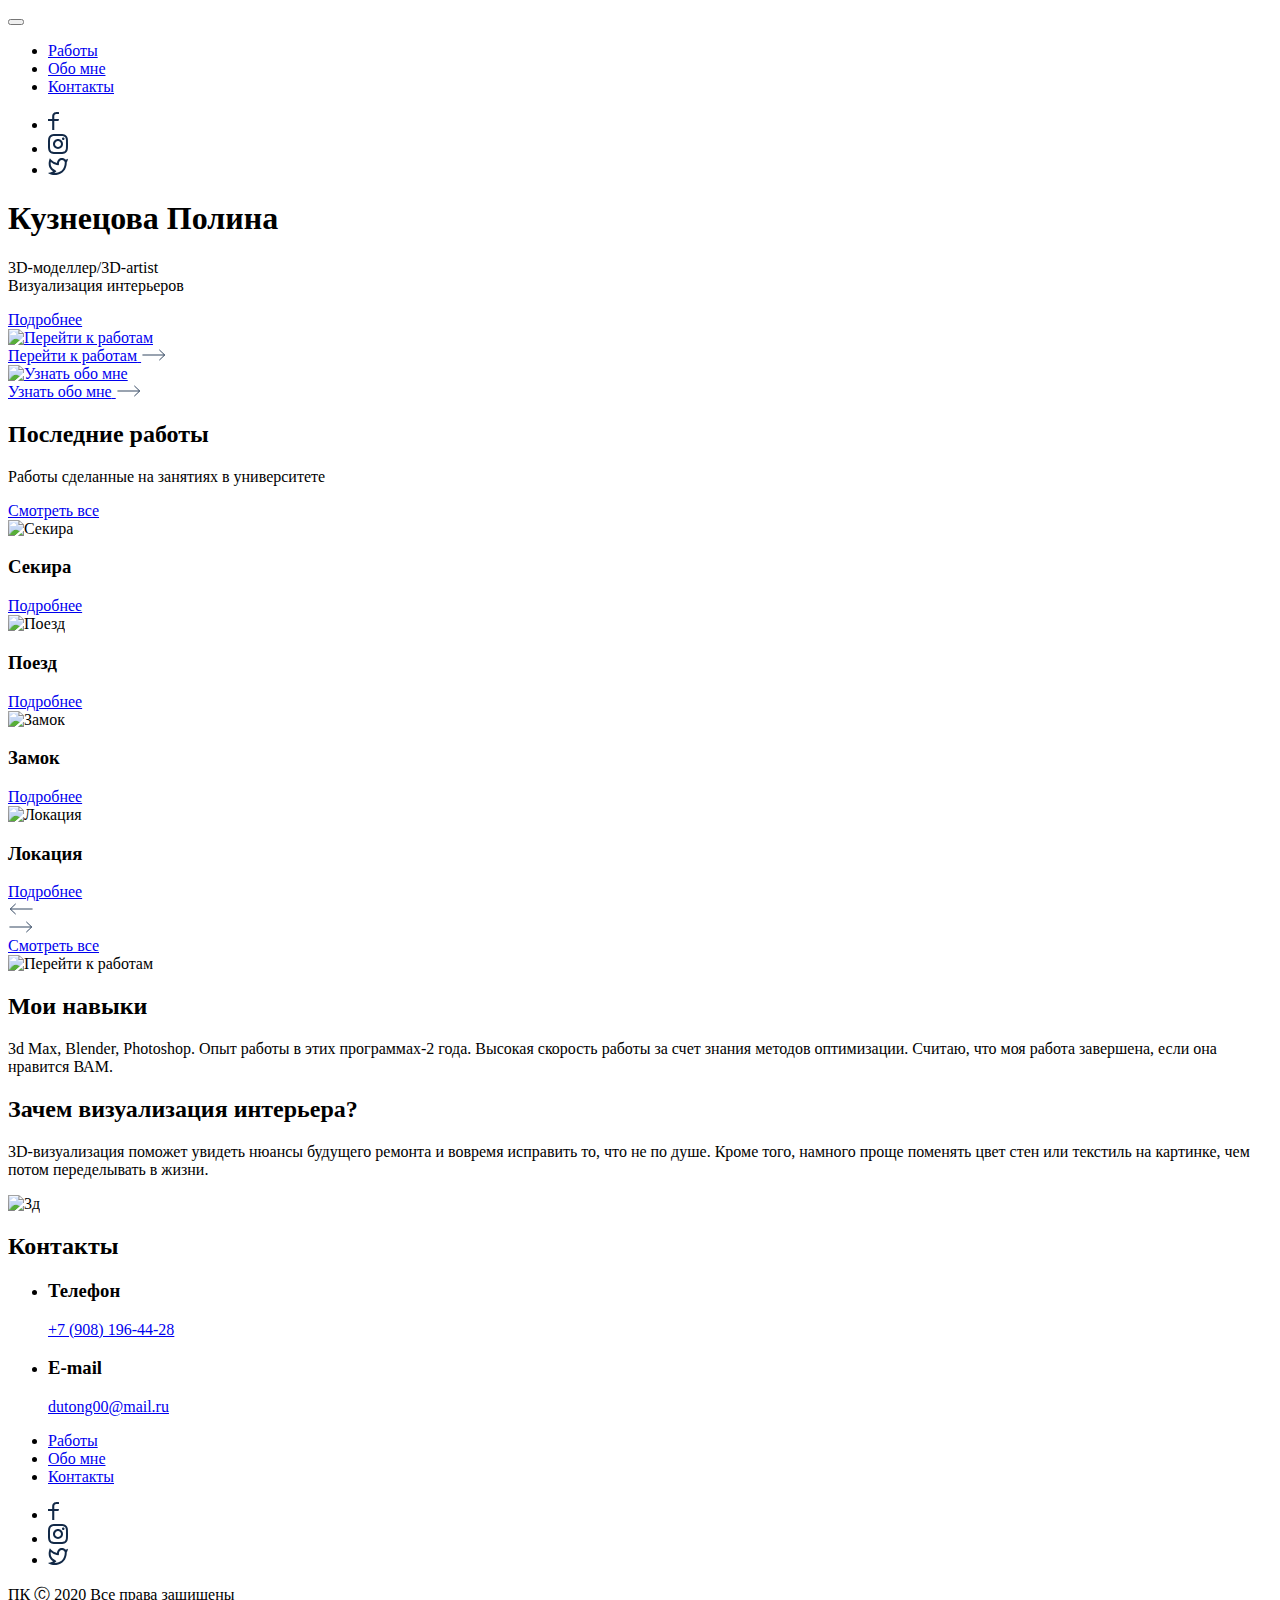
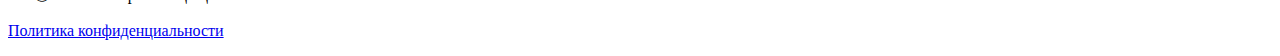
==== index.html @ 27936c09 "Add files via upload" ====
<!DOCTYPE html>
<html lang="ru">

<head>
  <meta charset="utf-8">
  <title>Кузнецова Полина</title>
  <meta content="width=device-width, initial-scale=1" name="viewport">
  <link rel="stylesheet" href="css/normalize.css">
  <link rel="stylesheet" href="css/swiper.min.css">
  <link rel="stylesheet" href="css/style.css">
</head>

<body class="layout">
  <div style="display: none;">
    <svg xmlns="http://www.w3.org/2000/svg" xmlns:xlink="http://www.w3.org/1999/xlink">
      <symbol id="arrow-left" viewBox="0 0 27 14">
        <path d="M27 7H0.999999M0.999999 7L7.30303 1M0.999999 7L7.30303 13" stroke="#122947" />
      </symbol>
      <symbol id="burger-icon" viewBox="0 0 24 14">
        <path d="M0 1H24M0 7H24M0 13H24" stroke="#122947" stroke-width="2" />
      </symbol>
      <symbol id="cart-icon" viewBox="0 0 18 21">
        <path
          d="M4 7V5C4 3.67392 4.52678 2.40215 5.46447 1.46447C6.40215 0.526784 7.67392 0 9 0C10.3261 0 11.5979 0.526784 12.5355 1.46447C13.4732 2.40215 14 3.67392 14 5V7H17C17.2652 7 17.5196 7.10536 17.7071 7.29289C17.8946 7.48043 18 7.73478 18 8V20C18 20.2652 17.8946 20.5196 17.7071 20.7071C17.5196 20.8946 17.2652 21 17 21H1C0.734784 21 0.48043 20.8946 0.292893 20.7071C0.105357 20.5196 0 20.2652 0 20V8C0 7.73478 0.105357 7.48043 0.292893 7.29289C0.48043 7.10536 0.734784 7 1 7H4ZM4 9H2V19H16V9H14V11H12V9H6V11H4V9ZM6 7H12V5C12 4.20435 11.6839 3.44129 11.1213 2.87868C10.5587 2.31607 9.79565 2 9 2C8.20435 2 7.44129 2.31607 6.87868 2.87868C6.31607 3.44129 6 4.20435 6 5V7Z"
          fill="#122947" />
      </symbol>
      <symbol id="cross-icon" viewBox="0 0 20 20">
        <path d="M1 1L10 10M19 19L10 10M10 10L19 1L1 19" stroke="#122947" stroke-width="2" />
      </symbol>
      <symbol id="facebook-icon" viewBox="0 0 11 18">
        <path
          d="M6.28571 7H11L10.4762 9H6.28571V18H4.19048V9H0V7H4.19048V5.128C4.19048 3.345 4.38533 2.698 4.74991 2.046C5.10715 1.40181 5.65904 0.875009 6.3339 0.534C7.01695 0.186 7.69476 0 9.56267 0C10.1095 0 10.5893 0.0500001 11 0.15V2H9.56267C8.17562 2 7.75343 2.078 7.32286 2.298C7.00438 2.46 6.76762 2.686 6.59791 2.99C6.36743 3.401 6.28571 3.804 6.28571 5.128V7Z"
          fill="#122947" />
      </symbol>
      <symbol id="instagram-icon" viewBox="0 0 20 20">
        <path
          d="M10 7C9.20435 7 8.44129 7.31607 7.87868 7.87868C7.31607 8.44129 7 9.20435 7 10C7 10.7956 7.31607 11.5587 7.87868 12.1213C8.44129 12.6839 9.20435 13 10 13C10.7956 13 11.5587 12.6839 12.1213 12.1213C12.6839 11.5587 13 10.7956 13 10C13 9.20435 12.6839 8.44129 12.1213 7.87868C11.5587 7.31607 10.7956 7 10 7ZM10 5C11.3261 5 12.5979 5.52678 13.5355 6.46447C14.4732 7.40215 15 8.67392 15 10C15 11.3261 14.4732 12.5979 13.5355 13.5355C12.5979 14.4732 11.3261 15 10 15C8.67392 15 7.40215 14.4732 6.46447 13.5355C5.52678 12.5979 5 11.3261 5 10C5 8.67392 5.52678 7.40215 6.46447 6.46447C7.40215 5.52678 8.67392 5 10 5ZM16.5 4.75C16.5 5.08152 16.3683 5.39946 16.1339 5.63388C15.8995 5.8683 15.5815 6 15.25 6C14.9185 6 14.6005 5.8683 14.3661 5.63388C14.1317 5.39946 14 5.08152 14 4.75C14 4.41848 14.1317 4.10054 14.3661 3.86612C14.6005 3.6317 14.9185 3.5 15.25 3.5C15.5815 3.5 15.8995 3.6317 16.1339 3.86612C16.3683 4.10054 16.5 4.41848 16.5 4.75ZM10 2C7.526 2 7.122 2.007 5.971 2.058C5.187 2.095 4.661 2.2 4.173 2.39C3.739 2.558 3.426 2.759 3.093 3.093C2.78001 3.3954 2.53935 3.76458 2.389 4.173C2.199 4.663 2.094 5.188 2.058 5.971C2.006 7.075 2 7.461 2 10C2 12.474 2.007 12.878 2.058 14.029C2.095 14.812 2.2 15.339 2.389 15.826C2.559 16.261 2.759 16.574 3.091 16.906C3.428 17.242 3.741 17.443 4.171 17.609C4.665 17.8 5.191 17.906 5.971 17.942C7.075 17.994 7.461 18 10 18C12.474 18 12.878 17.993 14.029 17.942C14.811 17.905 15.338 17.8 15.826 17.611C16.259 17.442 16.574 17.241 16.906 16.909C17.243 16.572 17.444 16.259 17.61 15.829C17.8 15.336 17.906 14.809 17.942 14.029C17.994 12.925 18 12.539 18 10C18 7.526 17.993 7.122 17.942 5.971C17.905 5.189 17.8 4.661 17.61 4.173C17.4593 3.765 17.2191 3.39596 16.907 3.093C16.6047 2.77985 16.2355 2.53917 15.827 2.389C15.337 2.199 14.811 2.094 14.029 2.058C12.925 2.006 12.539 2 10 2ZM10 0C12.717 0 13.056 0.00999994 14.122 0.0599999C15.187 0.11 15.912 0.277 16.55 0.525C17.21 0.779 17.766 1.123 18.322 1.678C18.8305 2.1779 19.224 2.78259 19.475 3.45C19.722 4.087 19.89 4.813 19.94 5.878C19.987 6.944 20 7.283 20 10C20 12.717 19.99 13.056 19.94 14.122C19.89 15.187 19.722 15.912 19.475 16.55C19.2247 17.2178 18.8311 17.8226 18.322 18.322C17.822 18.8303 17.2173 19.2238 16.55 19.475C15.913 19.722 15.187 19.89 14.122 19.94C13.056 19.987 12.717 20 10 20C7.283 20 6.944 19.99 5.878 19.94C4.813 19.89 4.088 19.722 3.45 19.475C2.78233 19.2245 2.17753 18.8309 1.678 18.322C1.16941 17.8222 0.775931 17.2175 0.525 16.55C0.277 15.913 0.11 15.187 0.0599999 14.122C0.0129999 13.056 0 12.717 0 10C0 7.283 0.00999994 6.944 0.0599999 5.878C0.11 4.812 0.277 4.088 0.525 3.45C0.775236 2.78218 1.1688 2.17732 1.678 1.678C2.17767 1.16923 2.78243 0.775729 3.45 0.525C4.088 0.277 4.812 0.11 5.878 0.0599999C6.944 0.0129999 7.283 0 10 0Z"
          fill="#122947" />
      </symbol>
      <symbol id="logo-icon" viewBox="0 0 131 21">
        <path
          d="M0 0.432098H3.06145L10.535 16.1317L18.0085 0.432098H21.07V20.5679H18.0986V6.25103L11.2854 20.5679H9.78465L2.9414 6.25103V20.5679H0V0.432098Z"
          fill="#122947" />
        <path
          d="M31.9844 0.432098H34.9258L43.2998 20.5679H40.1783L38.0773 15.5556H28.8029L26.7619 20.5679H23.6104L31.9844 0.432098ZM37.2369 13.107L33.4551 3.68724L29.6733 13.107H37.2369Z"
          fill="#122947" />
        <path
          d="M46.6042 0.432098H55.0382C57.2792 0.432098 59 0.950617 60.2006 1.98765C61.4012 3.02469 62.0015 4.54184 62.0015 6.5391C62.0015 8.01783 61.5913 9.27572 60.7709 10.3128C59.9505 11.3306 58.7899 12.0219 57.2892 12.3868L61.9114 20.5679H58.7299L54.2578 12.6173H49.6656V20.5679H46.6042V0.432098ZM54.5279 10.1399C55.8686 10.1399 56.9291 9.84225 57.7094 9.24691C58.5098 8.63237 58.91 7.72977 58.91 6.5391C58.91 5.2332 58.5198 4.30178 57.7394 3.74486C56.9791 3.18793 55.9086 2.90947 54.5279 2.90947H49.6656V10.1399H54.5279Z"
          fill="#122947" />
        <path
          d="M75.3097 21C73.2287 21 71.3479 20.5679 69.6671 19.7037C67.9863 18.8203 66.6656 17.5816 65.7052 15.9877C64.7447 14.3937 64.2645 12.5693 64.2645 10.5144C64.2645 8.45953 64.7447 6.63512 65.7052 5.04115C66.6656 3.44719 67.9863 2.2085 69.6671 1.3251C71.3479 0.441701 73.2287 0 75.3097 0C77.3907 0 79.2716 0.441701 80.9524 1.3251C82.6332 2.2085 83.9538 3.44719 84.9143 5.04115C85.8747 6.63512 86.355 8.45953 86.355 10.5144C86.355 12.5693 85.8747 14.3937 84.9143 15.9877C83.9538 17.5816 82.6332 18.8203 80.9524 19.7037C79.2716 20.5679 77.3907 21 75.3097 21ZM75.3097 18.3498C76.7904 18.3498 78.1311 18.0329 79.3316 17.3992C80.5522 16.7462 81.5127 15.834 82.213 14.6626C82.9133 13.4719 83.2635 12.0892 83.2635 10.5144C83.2635 8.95885 82.9133 7.59534 82.213 6.42387C81.5327 5.2332 80.5922 4.32099 79.3917 3.68724C78.1911 3.03429 76.8505 2.70782 75.3698 2.70782C73.869 2.70782 72.5084 3.02469 71.2878 3.65844C70.0873 4.29218 69.1268 5.20439 68.4065 6.39506C67.7061 7.58573 67.356 8.95885 67.356 10.5144C67.356 12.0892 67.7061 13.4719 68.4065 14.6626C69.1068 15.834 70.0572 16.7462 71.2578 17.3992C72.4784 18.0329 73.829 18.3498 75.3097 18.3498Z"
          fill="#122947" />
        <path
          d="M99.9601 21C97.8791 21 95.9982 20.5679 94.3174 19.7037C92.6366 18.8203 91.316 17.5816 90.3556 15.9877C89.3951 14.3937 88.9149 12.5693 88.9149 10.5144C88.9149 8.45953 89.3951 6.63512 90.3556 5.04115C91.316 3.44719 92.6366 2.2085 94.3174 1.3251C95.9982 0.441701 97.8791 0 99.9601 0C102.041 0 103.922 0.441701 105.603 1.3251C107.284 2.2085 108.604 3.44719 109.565 5.04115C110.525 6.63512 111.005 8.45953 111.005 10.5144C111.005 12.5693 110.525 14.3937 109.565 15.9877C108.604 17.5816 107.284 18.8203 105.603 19.7037C103.922 20.5679 102.041 21 99.9601 21ZM99.9601 18.3498C101.441 18.3498 102.781 18.0329 103.982 17.3992C105.203 16.7462 106.163 15.834 106.863 14.6626C107.564 13.4719 107.914 12.0892 107.914 10.5144C107.914 8.95885 107.564 7.59534 106.863 6.42387C106.183 5.2332 105.243 4.32099 104.042 3.68724C102.841 3.03429 101.501 2.70782 100.02 2.70782C98.5194 2.70782 97.1588 3.02469 95.9382 3.65844C94.7376 4.29218 93.7772 5.20439 93.0568 6.39506C92.3565 7.58573 92.0063 8.95885 92.0063 10.5144C92.0063 12.0892 92.3565 13.4719 93.0568 14.6626C93.7572 15.834 94.7076 16.7462 95.9082 17.3992C97.1288 18.0329 98.4794 18.3498 99.9601 18.3498Z"
          fill="#122947" />
        <path
          d="M114.312 0.432098H117.223L127.909 15.6132V0.432098H131V20.5679H128.059L117.374 5.38683V20.5679H114.312V0.432098Z"
          fill="#122947" />
      </symbol>
      <symbol id="main-arrow" viewBox="0 0 27 14">
        <path d="M0 7H26M26 7L19.697 1M26 7L19.697 13" stroke="#122947" />
      </symbol>
      <symbol id="twitter-icon" viewBox="0 0 20 17">
        <path
          d="M13.8641 2.04374C13.1063 2.04361 12.3787 2.34819 11.838 2.89193C11.2972 3.43567 10.9865 4.17511 10.9726 4.95114L10.9447 6.55955C10.9431 6.6459 10.9236 6.73093 10.8877 6.80905C10.8517 6.88717 10.8 6.95662 10.736 7.01284C10.6719 7.06906 10.597 7.11078 10.5162 7.13527C10.4353 7.15975 10.3503 7.16645 10.2667 7.15491L8.71031 6.93842C6.66235 6.65248 4.70013 5.68641 2.81769 4.08004C2.22145 7.46026 3.38601 9.8019 6.19074 11.6084L7.9326 12.7297C8.01536 12.783 8.08412 12.8562 8.13286 12.943C8.18159 13.0298 8.20882 13.1275 8.21217 13.2275C8.21551 13.3276 8.19487 13.427 8.15204 13.517C8.10922 13.607 8.04551 13.6848 7.9665 13.7438L6.37918 14.9315C7.3234 14.9917 8.21975 14.9488 8.96356 14.7977C13.6677 13.8357 16.7955 10.2104 16.7955 4.23016C16.7955 3.74202 15.7864 2.04374 13.8641 2.04374ZM8.97851 4.91335C8.99592 3.92895 9.29646 2.97169 9.84252 2.16141C10.3886 1.35113 11.1559 0.723842 12.0484 0.358092C12.9409 -0.00765845 13.9188 -0.0956204 14.8599 0.105219C15.801 0.306059 16.6633 0.786775 17.3389 1.48718C18.0478 1.48207 18.651 1.66589 20 0.828497C19.666 2.50329 19.5015 3.23039 18.7896 4.23016C18.7896 12.0343 14.1064 15.8291 9.3544 16.8003C6.09602 17.4661 1.35799 16.3724 0 14.9202C0.691959 14.8651 3.50366 14.5556 5.12887 13.3373C3.75393 12.4091 -1.71893 9.11054 1.87746 0.24232C3.56548 2.26126 5.27743 3.63581 7.01231 4.36496C8.16691 4.85003 8.45007 4.83982 8.97951 4.91437L8.97851 4.91335Z"
          fill="#122947" />
      </symbol>
      <symbol id="user-icon" viewBox="0 0 16 21">
        <path
          d="M0 21C0 18.8783 0.842855 16.8434 2.34315 15.3431C3.84344 13.8429 5.87827 13 8 13C10.1217 13 12.1566 13.8429 13.6569 15.3431C15.1571 16.8434 16 18.8783 16 21H14C14 19.4087 13.3679 17.8826 12.2426 16.7574C11.1174 15.6321 9.5913 15 8 15C6.4087 15 4.88258 15.6321 3.75736 16.7574C2.63214 17.8826 2 19.4087 2 21H0ZM8 12C4.685 12 2 9.315 2 6C2 2.685 4.685 0 8 0C11.315 0 14 2.685 14 6C14 9.315 11.315 12 8 12ZM8 10C10.21 10 12 8.21 12 6C12 3.79 10.21 2 8 2C5.79 2 4 3.79 4 6C4 8.21 5.79 10 8 10Z"
          fill="#122947" />
      </symbol>
    </svg>
  </div>
  <header class="header header_transparent">
    <button class="header__menu-button" aria-label="Меню"></button>
    <nav class="header__navigation navigation">
      <div class="navigation__overlay"></div>
      <div class="navigation__content">
        <ul class="navigation__list">
          <li class="navigation__item"><a class="navigation__link" href="catalog.html">Работы</a></li>
          <li class="navigation__item"><a class="navigation__link" href="#">Обо мне</a></li>
          <li class="navigation__item"><a class="navigation__link" href="#">Контакты</a></li>
        </ul>
        <ul class="navigation__contacts social social_for-menu">
          <li class="social__item social__item_minor-spaced"><a class="social__link" href="#" aria-label="Facebook">
              <svg height="18" width="11">
                <use xlink:href="#facebook-icon"></use>
              </svg></a></li>
          <li class="social__item social__item_minor-spaced"><a class="social__link" href="#" aria-label="Instagram">
              <svg height="20" width="20">
                <use xlink:href="#instagram-icon"></use>
              </svg></a></li>
          <li class="social__item social__item_minor-spaced"><a class="social__link" href="#" aria-label="Twitter">
              <svg height="17" width="20">
                <use xlink:href="#twitter-icon"></use>
              </svg></a></li>
        </ul>
      </div>
    </nav>
  </header>
  <main class="main main_no-top-spaced">
    <section class="main__block about">
      <div class="about__container">
        <div class="about__content">
          <h1 class="about__title">Кузнецова Полина</h1>
          <p class="about__description">3D-моделлер/3D-artist<br>Визуализация интерьеров</p><a class="about__button button" href="#">Подробнее</a>
        </div><a class="about__item promo-card" href="#">
          <picture>
            <source type="image/webp" media="(min-width: 1200px)" srcset="img/Поезд.png 1x, img/Поезд.png 2x">
            <source type="image/jpeg" media="(min-width: 1200px)" srcset="img/Поезд.png 1x, img/Поезд.png 2x">
            <source type="image/webp" media="(min-width: 768px)"
              srcset="img/Поезд.png 1x, img/Поезд.png 2x">
            <source type="image/jpeg" media="(min-width: 768px)"
              srcset="img/Поезд.png 1x, img/Поезд.png 2x">
            <source type="image/webp" srcset="img/Поезд.png 1x, img/Поезд.png 2x">
            <source type="image/jpeg" srcset="img/Поезд.png 1x, img/Поезд.png 2x"><img
              class="promo-card__image" src="img/Поезд.png" width="330" height="422" alt="Перейти к работам">
          </picture>
          <div class="promo-card__text"><span>Перейти к работам</span>
            <svg class="promo-card__icon" height="12" width="26">
              <use xlink:href="#main-arrow"></use>
            </svg>
          </div>
        </a><a class="about__item promo-card" href="#">
          <picture>
            <source type="image/webp" media="(min-width: 1200px)" srcset="img/я.png 1x, img/я.png 2x">
            <source type="image/jpeg" media="(min-width: 1200px)" srcset="img/я.png 1x, img/я.png 2x">
            <source type="image/webp" media="(min-width: 768px)"
              srcset="img/я.png 1x, img/я.png 2x">
            <source type="image/jpeg" media="(min-width: 768px)"
              srcset="img/я.png 1x, img/я.png 2x">
            <source type="image/webp" srcset="img/я.png 1x, img/я.png 2x">
            <source type="image/jpeg" srcset="img/я.png 1x, img/я.png 2x"><img
              class="promo-card__image" src="img/я.png" width="330" height="422" alt="Узнать обо мне">
          </picture>
          <div class="promo-card__text"><span>Узнать обо мне</span>
            <svg class="promo-card__icon" height="12" width="26">
              <use xlink:href="#main-arrow"></use>
            </svg>
          </div>
        </a>
      </div>
    </section>
    <section class="main__block best-sellers">
      <div class="best-sellers__text">
        <h2 class="best-sellers__title">Последние работы</h2>
        <p class="best-sellers__description">Работы сделанные на занятиях в университете</p><a class="best-sellers__link button" href="#" aria-label="Смотреть все">Смотреть все</a>
      </div>
      <div class="best-sellers__slider slider swiper-container">
        <div class="swiper-wrapper slider__wrapper">
          <div class="swiper-slide slider__item product-card">
            <picture>
              <source type="image/webp" srcset="img/Секира.png 1x, img/Секира.png 2x">
              <source type="image/jpeg" srcset="img/Секира.png 1x, img/Секира.png 2x"><img
                class="product-card__image" src="img/Секира.png" alt="Секира" width="200" height="300">
            </picture>
            <h3 class="product-card__title">Секира</h3><a class="product-card__link" href="#" aria-label="Подробнее">Подробнее</a>
          </div>
          <div class="swiper-slide slider__item product-card">
            <picture>
              <source type="image/webp" srcset="img/Поезд.png 1x, img/Поезд.png 2x">
              <source type="image/jpeg" srcset="img/Поезд.png 1x, img/Поезд.png 2x"><img
                class="product-card__image" src="img/Поезд.png" alt="Поезд" width="200" height="300">
            </picture>
            <h3 class="product-card__title">Поезд</h3>
             <a class="product-card__link" href="#"
              aria-label="Подробнее">Подробнее</a>
          </div>
          <div class="swiper-slide slider__item product-card">
            <picture>
              <source type="image/webp" srcset="img/Замок рендер.jpg 1x, img/Замок рендер.jpg 2x">
              <source type="image/jpeg" srcset="img/Замок рендер.jpg 1x, img/Замок рендер.jpg 2x"><img
                class="product-card__image" src="img/Замок рендер.jpg" alt="Замок" width="200" height="300">
            </picture>
            <h3 class="product-card__title">Замок</h3>
             <a class="product-card__link" href="card.html"
              aria-label="Подробнее">Подробнее</a>
          </div>
          <div class="swiper-slide slider__item product-card">
            <picture>
              <source type="image/webp" srcset="img/Локация с естественным освещением.jpg 1x, img/Локация с естественным освещением.jpg 2x">
              <source type="image/jpeg" srcset="img/Локация с естественным освещением.jpg 1x, img/Локация с естественным освещением.jpg 2x"><img
                class="product-card__image" src="img/Локация с естественным освещением.jpg" alt="Локация" width="200" height="300">
            </picture>
            <h3 class="product-card__title">Локация</h3>
             <a class="product-card__link" href="#"
              aria-label="Подробнее">Подробнее</a>
          </div>
        </div>
        <div class="slider__button-container">
          <div class="slider__button slider__button_prev">
            <svg class="slider-icon" height="12" width="26">
              <use xlink:href="#arrow-left"></use>
            </svg>
          </div>
          <div class="slider__button slider__button_next">
            <svg class="slider-icon" height="12" width="26">
              <use xlink:href="#main-arrow"></use>
            </svg>
          </div>
        </div>
      </div><a class="best-sellers__link best-sellers__link_mobile button" href="#" aria-label="Смотреть все">Смотреть все</a>
    </section>
    <section class="main__block banner">
      <div class="banner__content">
        <picture>
          <source type="image/webp" media="(min-width: 1200px)" srcset="img/Домик.png 1x, img/Домик.png 2x">
          <source type="image/jpeg" media="(min-width: 1200px)" srcset="img/Домик.png 1x, img/Домик.png 2x">
          <source type="image/webp" media="(min-width: 768px)"
            srcset="img/Домик.png 1x, img/Домик.png 2x">
          <source type="image/jpeg" media="(min-width: 768px)"
            srcset="img/Домик.png 1x, img/Домик.png 2x">
          <source type="image/webp" srcset="img/Домик.png 1x, img/Домик.png 2x">
          <source type="image/jpeg" srcset="img/Домик.png 1x, img/Домик.png 2x"><img
            class="promo-card__image-dom" src="img/Домик.png" width="200" height="500" alt="Перейти к работам">
        </picture>
      <div class="my_skills">
        <h2 class="banner__title">Мои навыки</h2>
        <p class="banner__description">3d Max, Blender, Photoshop. Опыт работы в этих программах-2 года. Высокая скорость работы за счет знания методов оптимизации. Считаю, что моя работа завершена, если она нравится ВАМ.</p>
      </div>
      </div>
    </section>
    <section class="main__block individual">
      <div class="individual__container">
        <div class="individual__content">
          <h2 class="individual__title">Зачем визуализация интерьера?</h2>
          <p class="individual__text individual__text_hidden-mobile">3D-визуализация поможет увидеть нюансы будущего ремонта и вовремя исправить то, что не по душе. Кроме того, намного проще поменять цвет стен или текстиль на картинке, чем потом переделывать в жизни.
          </p>
        </div>
        <picture>
          <source type="image/webp" media="(max-width: 767px)" srcset="img/лого.png 1x, img/лого.png 2x">
          <source type="image/jpeg" media="(max-width: 767px)" srcset="img/лого.png 1x, img/лого.png 2x">
          <source type="image/webp" media="(max-width: 1199px)" srcset="img/лого.png 1x, img/лого.png 2x">
          <source type="image/jpeg" media="(max-width: 1199px)" srcset="img/лого.png 1x, img/лого.png 2x">
          <source type="image/webp" srcset="img/лого.png 1x, img/лого.png 2x"><img class="individual__image" srcset="img/лого.png 1x, img/лого.png 2x" width="451" height="670" alt="3д">
        </picture>
      </div>
    </section>
    <section class="main__block contacts">
      <div class="contacts__container">
        <div class="contacts__content">
          <h2 class="contacts__title">Контакты</h2>
          <ul class="contacts__list">
            <li class="contacts__item">
              <h3>Телефон</h3><a class="contacts__link" href="tel:+79238889060" aria-label="Телефон">+7 (908)
                196-44-28</a>
            </li>
            <li class="contacts__item">
              <h3>E-mail</h3><a class="contacts__link" href="mailto:info@maroon.ru"
                aria-label="E-mail">dutong00@mail.ru</a>
            </li>
          </ul>
        </div>
    </section>
  </main>
  <footer class="footer">
    <div class="footer__content">
      <div class="footer__content-inner wrapper">
        <ul class="footer__list">
          <li class="footer__item"><a class="footer__link" href="catalog.html">Работы</a></li>
          <li class="footer__item"><a class="footer__link" href="#">Обо мне</a></li>
          <li class="footer__item"><a class="footer__link" href="#">Контакты</a></li>
        </ul>
        <ul class="social-list">
          <li class="social-item"><a href="https://www.facebook.com/" aria-label="Facebook">
              <svg height="18" width="11">
                <use xlink:href="#facebook-icon"></use>
              </svg></a></li>
          <li class="social-item"><a href="https://www.instagram.com/" aria-label="Instagram">
              <svg height="20" width="20">
                <use xlink:href="#instagram-icon"></use>
              </svg></a></li>
          <li class="social-item"><a href="https://twitter.com/" aria-label="Twitter">
              <svg height="17" width="20">
                <use xlink:href="#twitter-icon"></use>
              </svg></a></li>
        </ul>
      </div>
    </div>
    <div class="footer__copyright">
      <div class="footer__copyright-inner wrapper">
        <p>ПК Ⓒ 2020 Все права защищены</p>
        <p><a class="footer__copyright-link" href="#">Политика конфиденциальности</a></p>
      </div>
    </div>
  </footer>
  <script src="js/libs/swiper.min.js"></script>
  <script src="js/libs/svg4everybody.min.js"></script>
  <script src="js/main.js"></script>
</body>

</html>
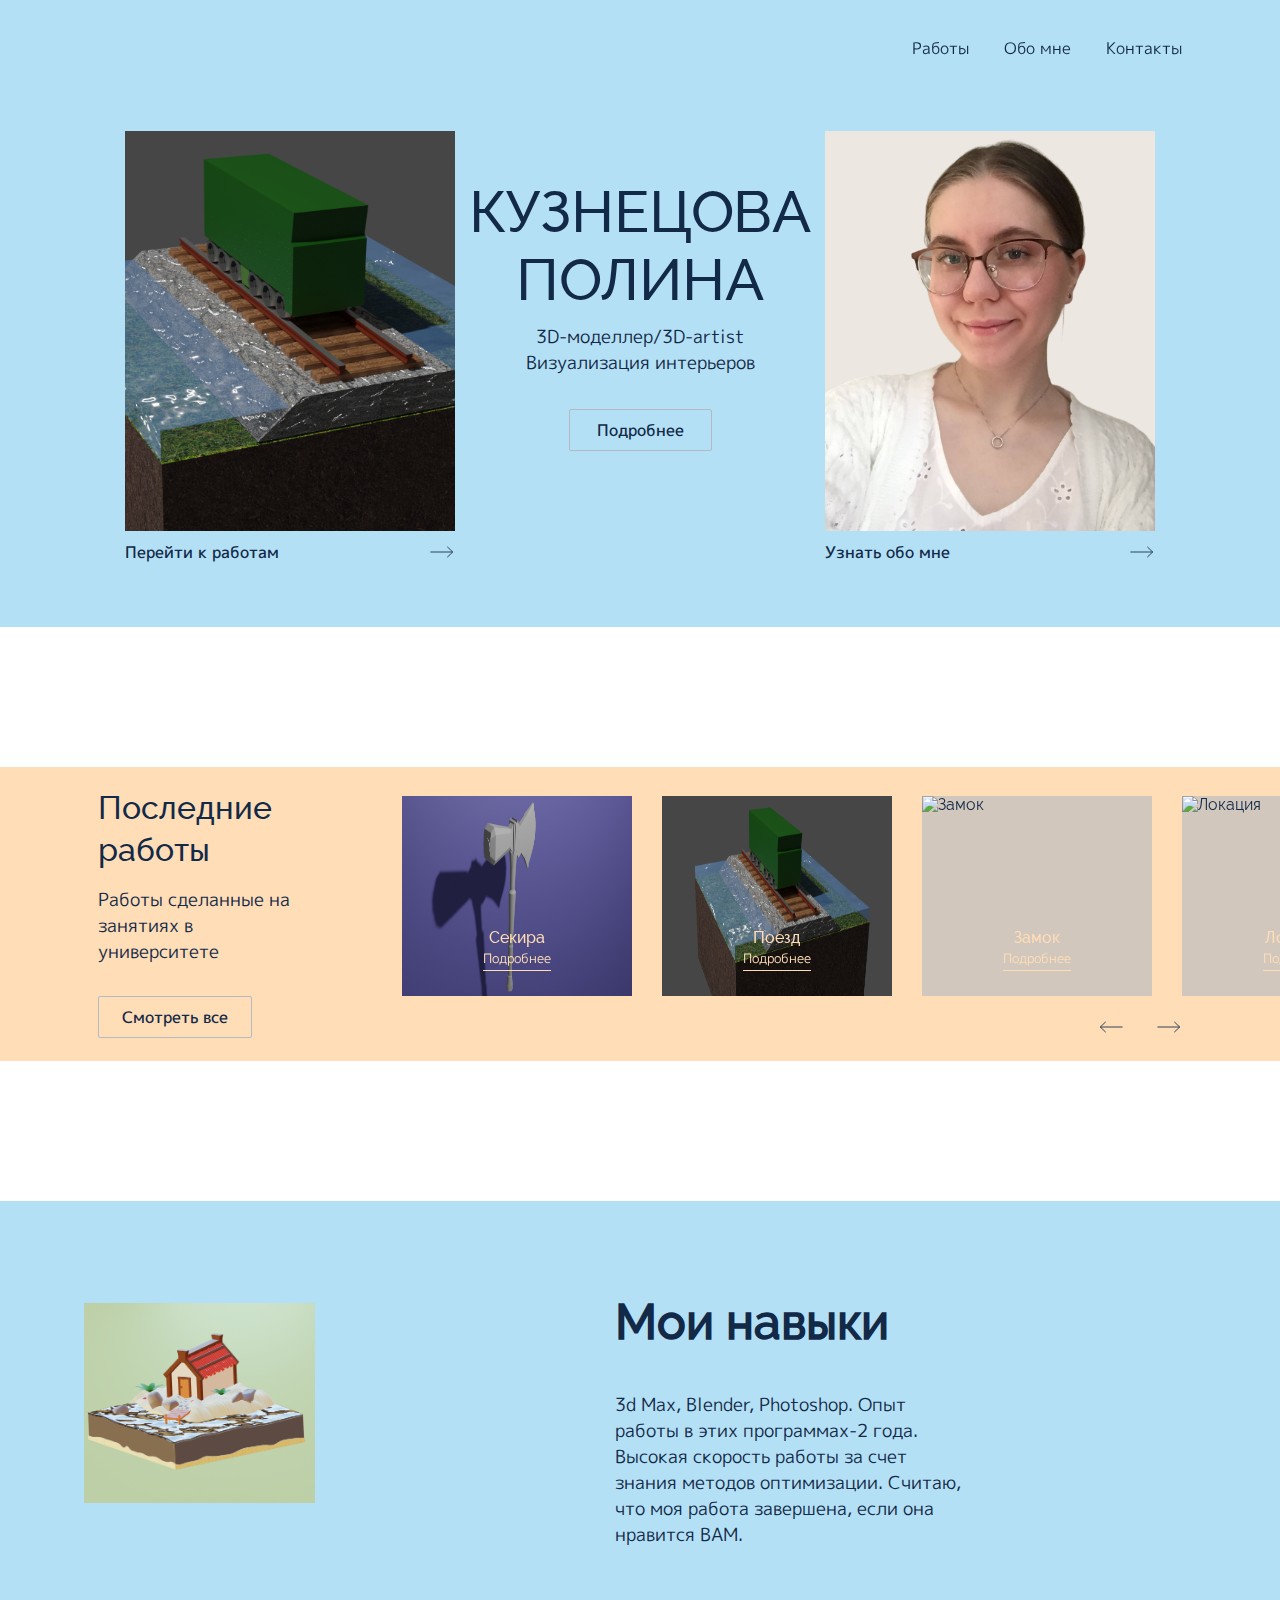
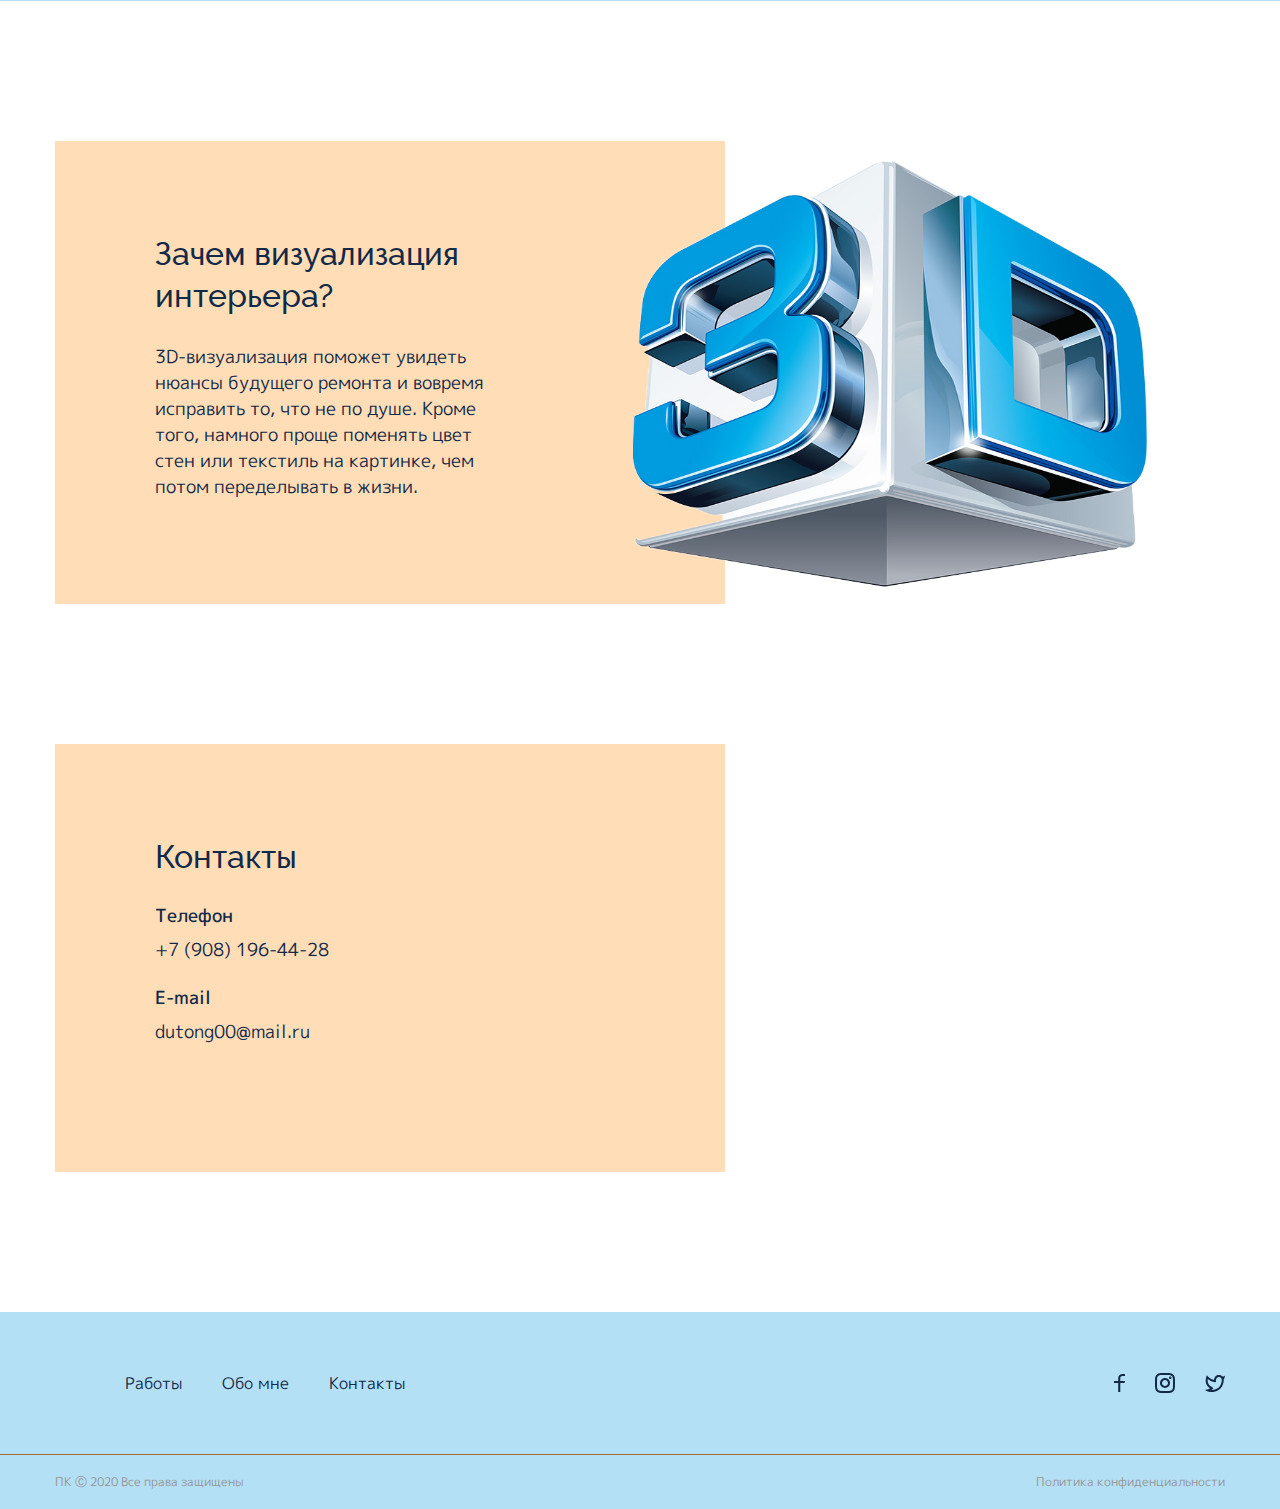
==== commit 42da31b7: "Add files via upload" ====
--- a/index.html
+++ b/index.html
@@ -169,9 +169,9 @@
           </div>
           <div class="swiper-slide slider__item product-card">
             <picture>
-              <source type="image/webp" srcset="img/Замок рендер.jpg 1x, img/Замок рендер.jpg 2x">
-              <source type="image/jpeg" srcset="img/Замок рендер.jpg 1x, img/Замок рендер.jpg 2x"><img
-                class="product-card__image" src="img/Замок рендер.jpg" alt="Замок" width="200" height="300">
+              <source type="image/webp" srcset="img/Замок_рендер.jpg 1x, img/Замок_рендер.jpg 2x">
+              <source type="image/jpeg" srcset="img/Замок_рендер.jpg 1x, img/Замок_рендер.jpg 2x"><img
+                class="product-card__image" src="img/Замок_рендер.jpg" alt="Замок" width="200" height="300">
             </picture>
             <h3 class="product-card__title">Замок</h3>
              <a class="product-card__link" href="card.html"
@@ -179,9 +179,8 @@
           </div>
           <div class="swiper-slide slider__item product-card">
             <picture>
-              <source type="image/webp" srcset="img/Локация с естественным освещением.jpg 1x, img/Локация с естественным освещением.jpg 2x">
-              <source type="image/jpeg" srcset="img/Локация с естественным освещением.jpg 1x, img/Локация с естественным освещением.jpg 2x"><img
-                class="product-card__image" src="img/Локация с естественным освещением.jpg" alt="Локация" width="200" height="300">
+              <source type="image/webp" srcset="img/Локация_с_естественным_освещением.jpg 1x, img/Локация_с_естественным_освещением.jpg 2x">
+              <source type="image/jpeg" srcset="img/Локация_с_естественным_освещением.jpg 1x, img/Локация_с_естественным_освещением.jpg 2x"><img class="product-card__image" src="img/Локация_с_естественным_освещением.jpg" alt="Локация" width="200" height="300">
             </picture>
             <h3 class="product-card__title">Локация</h3>
              <a class="product-card__link" href="#"
@@ -205,15 +204,14 @@
     <section class="main__block banner">
       <div class="banner__content">
         <picture>
-          <source type="image/webp" media="(min-width: 1200px)" srcset="img/Домик.png 1x, img/Домик.png 2x">
-          <source type="image/jpeg" media="(min-width: 1200px)" srcset="img/Домик.png 1x, img/Домик.png 2x">
+          <source type="image/webp" media="(min-width: 1200px)" srcset="img/домик.png 1x, img/домик.png 2x">
+          <source type="image/jpeg" media="(min-width: 1200px)" srcset="img/домик.png 1x, img/домик.png 2x">
           <source type="image/webp" media="(min-width: 768px)"
-            srcset="img/Домик.png 1x, img/Домик.png 2x">
+            srcset="img/домик.png 1x, img/домик.png 2x">
           <source type="image/jpeg" media="(min-width: 768px)"
-            srcset="img/Домик.png 1x, img/Домик.png 2x">
-          <source type="image/webp" srcset="img/Домик.png 1x, img/Домик.png 2x">
-          <source type="image/jpeg" srcset="img/Домик.png 1x, img/Домик.png 2x"><img
-            class="promo-card__image-dom" src="img/Домик.png" width="200" height="500" alt="Перейти к работам">
+            srcset="img/домик.png 1x, img/домик.png 2x">
+          <source type="image/webp" srcset="img/домик.png 1x, img/домик.png 2x">
+          <source type="image/jpeg" srcset="img/домик.png 1x, img/домик.png 2x"><img class="promo-card__image-dom" src="img/домик.png" width="200" height="500" alt="Перейти к работам">
         </picture>
       <div class="my_skills">
         <h2 class="banner__title">Мои навыки</h2>
@@ -233,7 +231,7 @@
           <source type="image/jpeg" media="(max-width: 767px)" srcset="img/лого.png 1x, img/лого.png 2x">
           <source type="image/webp" media="(max-width: 1199px)" srcset="img/лого.png 1x, img/лого.png 2x">
           <source type="image/jpeg" media="(max-width: 1199px)" srcset="img/лого.png 1x, img/лого.png 2x">
-          <source type="image/webp" srcset="img/лого.png 1x, img/лого.png 2x"><img class="individual__image" srcset="img/лого.png 1x, img/лого.png 2x" width="451" height="670" alt="3д">
+          <source type="image/webp" srcset="img/лого.png 1x, img/лого.png 2x"><img class="individual__image" src="img/лого.png" width="451" height="670" alt="3д">
         </picture>
       </div>
     </section>
@@ -252,6 +250,7 @@
             </li>
           </ul>
         </div>
+      </div>
     </section>
   </main>
   <footer class="footer">
--- a/css/style.css
+++ b/css/style.css
@@ -0,0 +1,2987 @@
+@font-face {
+  font-family: "Mplus";
+  src: local("Mplus 1p"), local("Mplus1p-Regular"), url("../fonts/m-plus-1p.woff2") format("woff2"), url("../fonts/m-plus-1p.woff") format("woff");
+  font-weight: 400;
+  font-style: normal;
+  font-display: swap;
+}
+
+@font-face {
+  font-family: "Mplus";
+  src: local("Mplus 1p Medium"), local("Mplus1p-Medium"), url("../fonts/m-plus-1p-500.woff2") format("woff2"), url("../fonts/m-plus-1p-500.woff") format("woff");
+  font-weight: 500;
+  font-style: normal;
+  font-display: swap;
+}
+
+@font-face {
+  font-family: "Raleway";
+  src: url("../fonts/raleway.woff2") format("woff2"), url("../fonts/raleway.woff") format("woff");
+  font-weight: 400;
+  font-style: normal;
+  font-display: swap;
+}
+
+@font-face {
+  font-family: "Raleway";
+  src: url("../fonts/raleway-500.woff2") format("woff2"), url("../fonts/raleway-500.woff") format("woff");
+  font-weight: 500;
+  font-style: normal;
+  font-display: swap;
+}
+
+@keyframes appear {
+  from {
+    opacity: 0;
+  }
+
+  to {
+    opacity: 1;
+  }
+}
+
+*,
+::after,
+::before {
+  box-sizing: inherit;
+}
+
+html {
+  box-sizing: border-box;
+  font-family: "Raleway", "Arial", sans-serif;
+  color: #122947;
+}
+
+body {
+  margin: 0;
+}
+
+@media (max-width: 1199px) {
+  body.no-scroll {
+    overflow: hidden;
+  }
+}
+
+img {
+  max-width: 100%;
+}
+
+a {
+  text-decoration: none;
+}
+
+picture {
+  display: flex;
+}
+
+.visually-hidden {
+  position: absolute;
+  width: 1px;
+  height: 1px;
+  margin: -1px;
+  border: 0;
+  padding: 0;
+  white-space: nowrap;
+  clip-path: inset(100%);
+  clip: rect(0 0 0 0);
+  overflow: hidden;
+}
+
+.wrapper {
+  margin-left: auto;
+  margin-right: auto;
+  padding-left: 15px;
+  padding-right: 15px;
+  max-width: 1200px;
+}
+
+@media (max-width: 1199px) {
+  .wrapper {
+    padding-left: 45px;
+    padding-right: 45px;
+  }
+}
+
+@media (max-width: 767px) {
+  .wrapper {
+    padding-left: 15px;
+    padding-right: 15px;
+  }
+}
+
+.button {
+  font: 500 16px/1 "Mplus", "Arial", sans-serif;
+  display: block;
+  padding: 12px 27px;
+  color: #122947;
+  background: 0 0;
+  border: 1px solid #b3bac1;
+  border-radius: 2px;
+  appearance: none;
+  cursor: pointer;
+  transition: 0.2s;
+  outline: 0;
+}
+
+.button:active,
+.button:focus,
+.button:hover {
+  background: #ffffff;
+  transition: 0.2s;
+  opacity: 0.5;
+}
+
+@media (max-width: 767px) {
+  .button {
+    padding: 13px 27px;
+    font-size: 14px;
+  }
+}
+
+.layout {
+  display: flex;
+  flex-direction: column;
+  justify-content: space-between;
+  min-height: 100vh;
+  min-width: 320px;
+}
+
+.header {
+  background: #79C7ED;
+  margin: 0 auto;
+  position: fixed;
+  top: 0;
+  left: 0;
+  right: 0;
+  z-index: 30;
+  display: flex;
+  justify-content: space-between;
+  align-items: center;
+  width: 100%;
+  min-width: 320px;
+  padding: 40px 98px;
+  border-bottom: 1px solid #79C7ED;
+  transition: 0.3s;
+}
+
+@media (max-width: 1199px) {
+  .header {
+    padding: 40px 45px;
+  }
+}
+
+@media (max-width: 767px) {
+  .header {
+    height: 75px;
+    padding: 0 15px;
+  }
+}
+
+.header_transparent {
+  background: 0 0;
+  border-color: transparent;
+}
+
+.header_colored {
+  background: #79C7ED;
+  border-color: #79C7ED;
+}
+
+.header__menu-button {
+  background: url("../img/burger-icon.svg") no-repeat left center/24px 12px transparent;
+  display: none;
+  padding: 0;
+  border: none;
+  transition: 0.2s;
+  cursor: pointer;
+  outline: 0;
+}
+
+@media (max-width: 1199px) {
+  .header__menu-button {
+    display: block;
+    height: 18px;
+    width: 24px;
+    margin-right: 40px;
+  }
+}
+
+@media (max-width: 767px) {
+  .header__menu-button {
+    height: 14px;
+    width: 22px;
+    margin-right: 26px;
+    background-size: 22px 11px;
+  }
+}
+
+.header__menu-button:active,
+.header__menu-button:focus,
+.header__menu-button:hover {
+  opacity: 0.5;
+  transition: 0.2s;
+}
+
+.header__menu-button_active {
+  background: url("../img/cross-icon.svg") no-repeat 0 0/18px 18px;
+}
+
+@media (max-width: 767px) {
+  .header__menu-button_active {
+    background-size: 14px 14px;
+  }
+}
+
+.header__navigation {
+  flex-grow: 1;
+}
+
+.header__actions {
+  margin: 0 0 0 51px;
+  padding: 0;
+}
+
+@media (max-width: 1199px) {
+  .header__actions {
+    margin: 0;
+  }
+}
+
+.navigation {
+  display: flex;
+  justify-content: flex-end;
+  flex-grow: 1;
+}
+
+@media (max-width: 1199px) {
+  .navigation {
+    display: flex;
+    position: absolute;
+    bottom: -1px;
+    left: 0;
+    transform: translateY(100%);
+    width: 100%;
+    flex-direction: column;
+    justify-content: flex-start;
+    opacity: 0;
+    pointer-events: none;
+    transition: 0.15s opacity;
+  }
+}
+
+@media (max-width: 1199px) {
+  .navigation_open {
+    display: flex;
+    height: calc(100vh - 100px);
+    overflow-y: auto;
+    opacity: 1;
+    pointer-events: auto;
+  }
+}
+
+@media (max-width: 767px) {
+  .navigation_open {
+    height: calc(100vh - 75px);
+  }
+}
+
+.navigation__overlay {
+  display: none;
+  border: none;
+  appearance: none;
+  background: 0 0;
+  cursor: pointer;
+}
+
+@media (max-width: 1199px) {
+  .navigation__overlay {
+    position: absolute;
+    top: 0;
+    left: 0;
+    display: block;
+    height: 100%;
+    width: 100%;
+  }
+}
+
+@media (max-width: 1199px) {
+  .navigation__content {
+    z-index: 15;
+    background-color: #f8f8f6;
+    box-shadow: 0 4px 30px rgba(214, 214, 214, 0.19);
+  }
+}
+
+.navigation__list {
+  display: flex;
+  margin: 0;
+  padding: 0;
+  list-style: none;
+}
+
+@media (max-width: 1199px) {
+  .navigation__list {
+    flex-direction: column;
+    width: 100%;
+    padding: 30px 45px;
+  }
+}
+
+@media (max-width: 767px) {
+  .navigation__list {
+    padding: 40px 15px;
+  }
+}
+
+@media (max-width: 1199px) {
+  .navigation__item {
+    padding: 20px 0;
+  }
+}
+
+@media (max-width: 767px) {
+  .navigation__item {
+    padding: 0;
+  }
+
+  .navigation__item + .navigation__item {
+    margin-top: 35px;
+  }
+}
+
+.navigation__item:not(:first-child) {
+  margin-left: 35px;
+}
+
+@media (max-width: 1199px) {
+  .navigation__item:not(:first-child) {
+    margin-left: 0;
+  }
+}
+
+.navigation__link {
+  font: normal 16px/1 "Mplus", "Arial", sans-serif;
+  display: inline-block;
+  color: #122947;
+  transition: 0.2s;
+  outline: 0;
+}
+
+.navigation__link:active,
+.navigation__link:focus,
+.navigation__link:hover {
+  opacity: 0.5;
+  transition: 0.2s;
+}
+
+@media (max-width: 1199px) {
+  .navigation__link {
+    font-family: "Raleway", "Arial", sans-serif;
+    font-size: 32px;
+    font-weight: 500;
+  }
+}
+
+@media (max-width: 767px) {
+  .navigation__link {
+    font-size: 28px;
+  }
+}
+
+.navigation__contacts {
+  margin: 0;
+}
+
+.user-actions {
+  display: flex;
+  list-style: none;
+}
+
+.user-actions__item:not(:first-child) {
+  margin-left: 30px;
+}
+
+.user-actions__link {
+  display: flex;
+  transition: 0.2s;
+  outline: 0;
+}
+
+.user-actions__link:active,
+.user-actions__link:focus,
+.user-actions__link:hover {
+  opacity: 0.5;
+  transition: 0.2s;
+}
+
+@media (max-width: 767px) {
+  .user-actions__item:not(:first-child) {
+    margin-left: 20px;
+  }
+
+  .user-actions__user svg {
+    width: 13px;
+    height: 16px;
+  }
+
+  .user-actions__cart svg {
+    width: 14px;
+    height: 16px;
+  }
+}
+
+.social {
+  display: flex;
+  align-items: center;
+  padding: 0;
+  list-style: none;
+}
+
+.social_for-menu {
+  display: none;
+}
+
+@media (max-width: 1199px) {
+  .social_for-menu {
+    display: flex;
+    padding: 10px 45px 61px;
+  }
+}
+
+@media (max-width: 767px) {
+  .social_for-menu {
+    padding: 10px 15px 50px;
+  }
+}
+
+.social__item:not(:first-child) {
+  margin-left: 30px;
+}
+
+.social__item_minor-spaced:not(:first-child) {
+  margin-left: 25px;
+}
+
+@media (max-width: 767px) {
+  .social__item_minor-spaced:not(:first-child) {
+    margin-left: 30px;
+  }
+}
+
+.social__link {
+  display: flex;
+  outline: 0;
+  transition: 0.2s;
+}
+
+.social__link:active,
+.social__link:focus,
+.social__link:hover {
+  opacity: 0.5;
+  transition: 0.2s;
+}
+
+.main {
+  flex-grow: 1;
+  margin-top: 100px;
+}
+
+@media (max-width: 767px) {
+  .main {
+    margin-top: 75px;
+  }
+}
+
+.main_no-top-spaced {
+  margin-top: 0;
+}
+
+.main__block {
+  margin-bottom: 140px;
+}
+
+@media (max-width: 1199px) {
+  .main__block {
+    margin-bottom: 120px;
+  }
+}
+
+@media (max-width: 767px) {
+  .main__block {
+    margin-bottom: 80px;
+  }
+}
+
+.about {
+  background:  #B4E0F6;
+  padding: 131px 0 64px;
+}
+
+@media (-webkit-min-device-pixel-ratio: 1.5),
+  (min-resolution: 144dpi),
+  (min-resolution: 1.5dppx) {
+  .about {
+    background: #B4E0F6;
+  }
+}
+
+@media (max-width: 1199px) {
+  .about {
+    padding-bottom: 66px;
+    background: #B4E0F6;
+  }
+}
+
+@media (max-width: 1199px) and (-webkit-min-device-pixel-ratio: 1.5),
+  (max-width: 1199px) and (min-resolution: 144dpi),
+  (max-width: 1199px) and (min-resolution: 1.5dppx) {
+  .about {
+    background: #B4E0F6;
+  }
+}
+
+@media (max-width: 767px) {
+  .about {
+    padding: 97px 0 55px;
+    background: #B4E0F6;
+  }
+}
+
+@media (max-width: 767px) and (-webkit-min-device-pixel-ratio: 1.5),
+  (max-width: 767px) and (min-resolution: 144dpi),
+  (max-width: 767px) and (min-resolution: 1.5dppx) {
+  .about {
+    background: #B4E0F6;;
+  }
+}
+
+.about__container {
+  position: relative;
+  display: flex;
+  justify-content: center;
+  max-width: 1170px;
+  margin: 0 auto;
+}
+
+@media (max-width: 1199px) {
+  .about__container {
+    justify-content: space-between;
+    padding: 0 45px;
+  }
+}
+
+@media (max-width: 767px) {
+  .about__container {
+    flex-wrap: wrap;
+    padding: 0 15px;
+  }
+}
+
+.about__item {
+  width: 330px;
+  min-width: 330px;
+}
+
+@media (max-width: 1199px) {
+  .about__item {
+    width: 36%;
+    min-width: 0;
+  }
+}
+
+@media (max-width: 767px) {
+  .about__item {
+    width: calc((100% - 30px) / 2);
+    min-width: 130px;
+  }
+}
+
+.about__item:nth-child(2) {
+  order: -1;
+}
+
+@media (max-width: 767px) {
+  .about__item:nth-child(2) {
+    order: 0;
+  }
+}
+
+.about__content {
+  display: flex;
+  flex-direction: column;
+  align-items: center;
+  width: 330px;
+  min-width: 330px;
+  margin: 0 20px;
+  color: #122947;
+}
+
+@media (max-width: 1199px) {
+  .about__content {
+    position: absolute;
+    top: 28px;
+    left: 50%;
+    transform: translateX(-50%);
+    margin: 0;
+    width: 275px;
+    min-width: 275px;
+    z-index: 2;
+  }
+}
+
+@media (max-width: 767px) {
+  .about__content {
+    position: static;
+    width: 100%;
+    margin: 0 0 35px;
+    transform: none;
+  }
+}
+
+.about__title {
+  font: 500 58px/68px "Raleway", "Arial", sans-serif;
+  margin: 47px 0 10px;
+  text-align: center;
+  text-transform: uppercase;
+}
+
+@media (max-width: 1199px) {
+  .about__title {
+    margin: -10px 0 10px;
+    font-size: 54px;
+    line-height: 63px;
+  }
+}
+
+@media (max-width: 767px) {
+  .about__title {
+    margin: 0 0 5px;
+    font-size: 42px;
+    line-height: 49px;
+  }
+}
+
+.about__description {
+  font: normal 18px/1.45 "Mplus", "Arial", sans-serif;
+  margin: 0;
+  text-align: center;
+}
+
+@media (max-width: 767px) {
+  .about__description {
+    font-size: 16px;
+    line-height: 1.4;
+  }
+}
+
+.about__button {
+  margin: 33px auto 0;
+}
+
+@media (max-width: 767px) {
+  .about__button {
+    margin-top: 25px;
+  }
+}
+
+.promo-card {
+  outline: 0;
+}
+
+.promo-card__image {
+  background: #ede7e1;
+  display: flex;
+  height: 400px;
+  width: 330px;
+  object-fit: cover;
+  object-position: center;
+}
+
+@media (max-width: 1199px) {
+  .promo-card__image {
+    height: 200px;
+    width: 100%;
+  }
+}
+
+@media (max-width: 767px) {
+  .promo-card__image {
+    height: calc((50vw - 30px) / (130 / 170));
+    width: 100%;
+    min-width: 130px;
+  }
+}
+
+.promo-card__image-dom{
+  display: flex;
+  height: 200px;
+  width: 500px;
+  position: relative;
+   right: 300px;
+   bottom: 5px;
+  object-fit: cover;
+  object-position: center;
+}
+
+.promo-card__text {
+  font: 500 16px/1.4 "Mplus", "Arial", sans-serif;
+  display: flex;
+  justify-content: space-between;
+  align-items: center;
+  margin: 10px 0 0;
+  color: #122947;
+  transition: 0.2s;
+}
+
+@media (max-width: 767px) {
+  .promo-card__text {
+    margin-top: 7px;
+    font-size: 12px;
+  }
+}
+
+.promo-card__icon {
+  height: 12px;
+  width: 26px;
+}
+
+@media (max-width: 767px) {
+  .promo-card__icon {
+    height: 10px;
+    width: 23px;
+  }
+}
+
+.promo-card:active > .promo-card__text,
+.promo-card:focus > .promo-card__text,
+.promo-card:hover > .promo-card__text {
+  transition: 0.2s;
+  opacity: 0.5;
+}
+
+.best-sellers {
+  background: #FFDDB7;
+  display: flex;
+  justify-content: space-between;
+  align-items: center;
+  padding-left: 98px;
+  overflow: hidden;
+}
+
+@media (max-width: 1199px) {
+  .best-sellers {
+    padding: 0 0 0 45px;
+    background: #FFDDB7;
+  }
+}
+
+@media (max-width: 767px) {
+  .best-sellers {
+    position: relative;
+    flex-direction: column;
+    padding: 0;
+    background: #FFDDB7;
+  }
+}
+
+.best-sellers__text {
+  display: flex;
+  flex-direction: column;
+  align-items: flex-start;
+  min-width: 215px;
+  height: 250px;
+  margin: 0 85px 44px 0;
+}
+
+@media (max-width: 1199px) {
+  .best-sellers__text {
+    margin-right: 40px;
+  }
+}
+
+@media (max-width: 767px) {
+  .best-sellers__text {
+    align-items: center;
+    margin: 0;
+    margin-bottom: 46px;
+    height: auto;
+  }
+}
+
+.best-sellers__title {
+  margin-top: 20px;
+  margin-bottom: 16px;
+  font-size: 32px;
+  line-height: 1.3;
+  font-weight: 500;
+}
+
+@media (max-width: 767px) {
+  .best-sellers__title {
+    margin-top: -5px;
+    margin-bottom: 10px;
+    text-align: center;
+    font-size: 28px;
+  }
+}
+
+.best-sellers__description {
+  font: normal 18px/1.45 "Mplus", "Arial", sans-serif;
+  margin: 0;
+  width: 215px;
+}
+
+@media (max-width: 767px) {
+  .best-sellers__description {
+    padding: 0 53px;
+    width: 100%;
+    margin-bottom: 0;
+    text-align: center;
+    font-size: 16px;
+    line-height: 1.4;
+  }
+}
+
+.best-sellers__link {
+  margin-top: 31px;
+  padding: 12px 23px;
+}
+
+@media (max-width: 767px) {
+  .best-sellers__link {
+    display: none;
+  }
+}
+
+.best-sellers__link_mobile {
+  display: none;
+}
+
+@media (max-width: 767px) {
+  .best-sellers__link_mobile {
+    margin-top: 40px;
+    padding: 12px 27px;
+    display: block;
+  }
+}
+
+@media (max-width: 767px) {
+  .best-sellers__slider {
+    left: calc(50% - 110px);
+  }
+}
+
+.product-card {
+  position: relative;
+  display: flex;
+  flex-direction: column;
+  justify-content: flex-end;
+  align-items: center;
+  height: 200px;
+  width: 300px;
+}
+
+@media (max-width: 767px) {
+  .product-card {
+    height: 297px;
+    width: 220px;
+  }
+}
+
+.product-card__title {
+  color: #FFDDB7;
+  z-index: 1;
+  margin: 0 10px 0;
+  text-align: center;
+  font-size: 16px;
+  line-height: 1.45;
+  font-weight: 500;
+}
+
+.product-card__description {
+  font: normal 13px/1.45 "Mplus", "Arial", sans-serif;
+  z-index: 1;
+  margin-top: 0;
+  margin-bottom: 9px;
+  text-align: center;
+  color: #9a9da0;
+}
+
+@media (max-width: 767px) {
+  .product-card__description {
+    margin-bottom: 5px;
+  }
+}
+
+.product-card__link {
+  font: normal 13px/1.45 "Mplus", "Arial", sans-serif;
+  z-index: 1;
+  position: relative;
+  margin: 0 10px 25px;
+  padding-bottom: 3px;
+  text-align: center;
+  color: #FFDDB7;
+  cursor: pointer;
+  transition: 0.2s;
+  outline: 0;
+}
+
+@media (max-width: 767px) {
+  .product-card__link {
+    margin-bottom: 20px;
+  }
+}
+
+.product-card__link::after {
+  background: #FFDDB7;
+  content: "";
+  position: absolute;
+  bottom: 0;
+  left: 0;
+  height: 1px;
+  width: 100%;
+}
+
+.product-card__link:active,
+.product-card__link:focus,
+.product-card__link:hover {
+  opacity: 0.5;
+  transition: 0.2s;
+}
+
+.product-card__image {
+  background: #d1c7bd;
+  position: absolute;
+  top: 50%;
+  left: 50%;
+  transform: translate(-50%, -50%);
+  height: 100%;
+  width: 100%;
+}
+
+.slider {
+  width: 100%;
+  margin: 0;
+}
+
+.slider__item {
+  height: 200px;
+  width: 300px;
+}
+
+@media (max-width: 767px) {
+  .slider__item {
+    height: 297px;
+    width: 220px;
+  }
+}
+
+.slider__button-container {
+  display: flex;
+  justify-content: flex-end;
+  align-items: center;
+  margin: 25px 98px 0 0;
+}
+
+@media (max-width: 1199px) {
+  .slider__button-container {
+    margin-right: 45px;
+  }
+}
+
+@media (max-width: 767px) {
+  .slider__button-container {
+    display: none;
+  }
+}
+
+.slider__button {
+  position: static;
+  z-index: 0;
+  display: flex;
+  height: 12px;
+  width: 26px;
+  margin: 0;
+  transition: 0.2s;
+  cursor: pointer;
+  outline: 0;
+}
+
+.slider__button:active,
+.slider__button:focus,
+.slider__button:hover {
+  opacity: 0.5;
+  transition: 0.2s;
+}
+
+.slider__button:not(:first-child) {
+  margin-left: 32px;
+}
+
+.slider-icon {
+  height: 12px;
+  width: 26px;
+}
+
+.banner {
+  background: #B4E0F6;
+  display: flex;
+  justify-content: center;
+  align-items: center;
+  min-height: 400px;
+}
+
+@media (-webkit-min-device-pixel-ratio: 1.5),
+  (min-resolution: 144dpi),
+  (min-resolution: 1.5dppx) {
+  .banner {
+    background: #B4E0F6;
+  }
+}
+
+@media (max-width: 1199px) {
+  .banner {
+    min-height: 432px;
+    background-position: left center;
+    background: #B4E0F6;
+  }
+}
+
+@media (max-width: 1199px) and (-webkit-min-device-pixel-ratio: 1.5),
+  (max-width: 1199px) and (min-resolution: 144dpi),
+  (max-width: 1199px) and (min-resolution: 1.5dppx) {
+  .banner {
+    background: #B4E0F6;
+  }
+}
+
+@media (max-width: 767px) {
+  .banner {
+    flex-direction: row;
+    min-height: 562px;
+    background-position: center;
+    background: #B4E0F6;
+  }
+}
+
+@media (max-width: 767px) and (-webkit-min-device-pixel-ratio: 1.5),
+(max-width: 767px) and (min-resolution: 144dpi),
+(max-width: 767px) and (min-resolution: 1.5dppx) {
+  .banner {
+    background: #B4E0F6;
+  }
+}
+
+.banner__content {
+  display: flex;
+  flex-direction: row;
+  align-items: center;
+  width: 43%;
+  padding: 32px 0 19px 19px;
+  height: 320px;
+}
+
+@media (max-width: 1199px) {
+  .banner__content {
+    padding-left: 15px;
+    width: 50%;
+  }
+}
+
+@media (max-width: 767px) {
+  .banner__content {
+    padding: 0;
+    padding-top: 47px;
+    align-items: center;
+    width: 100%;
+  }
+}
+
+.my_skills {
+  margin: 0 0 15px;
+  width: 300px;
+  font-size: 32px;
+  line-height: 1.25;
+  font-weight: 500;
+}
+
+@media (max-width: 1199px) {
+  .my_skills {
+    margin-bottom: 15px;
+  }
+}
+
+@media (max-width: 767px) {
+  .my_skills {
+    width: 100%;
+    max-width: 250px;
+    margin-bottom: 13px;
+    text-align: center;
+    font-size: 28px;
+  }
+}
+
+.banner__description {
+  font: normal 18px/1.45 "Mplus", "Arial", sans-serif;
+  margin: 0;
+  width: 350px;
+}
+
+@media (max-width: 767px) {
+  .banner__description {
+    padding: 0 20px;
+    width: 100%;
+    max-width: 260px;
+    text-align: center;
+    font-size: 16px;
+    line-height: 1.4;
+  }
+}
+
+.banner__link {
+  margin: 29px 0 0;
+}
+
+@media (max-width: 1199px) {
+  .banner__link {
+    margin-top: 33px;
+  }
+}
+
+@media (max-width: 767px) {
+  .banner__link {
+    margin-top: 23px;
+  }
+}
+
+@media (max-width: 1199px) {
+  .individual {
+    padding-left: 45px;
+    overflow: hidden;
+  }
+}
+
+@media (max-width: 767px) {
+  .individual {
+    padding: 0 15px;
+    overflow: visible;
+  }
+}
+
+.individual__container {
+  display: flex;
+  justify-content: space-between;
+  align-items: center;
+  max-width: 1170px;
+  margin: 0 auto;
+}
+
+@media (max-width: 767px) {
+  .individual__container {
+    flex-direction: column;
+    align-items: stretch;
+  }
+}
+
+.individual__content {
+  background: #FFDDB7;
+  display: flex;
+  flex-direction: column;
+  align-items: flex-start;
+  margin-right: -228px;
+  max-width: 670px;
+  max-height: 583px;
+  padding: 92px 227px 104px 100px;
+}
+
+@media (max-width: 1199px) {
+  .individual__content {
+    padding: 60px;
+    padding-top: 50px;
+    padding-right: 212px;
+  }
+}
+
+@media (max-width: 767px) {
+  .individual__content {
+    align-items: center;
+    margin: 0;
+    padding: 52px 30px 110px;
+  }
+}
+
+.individual__title {
+  margin: 0 0 27px;
+  font-size: 32px;
+  line-height: 1.3;
+  font-weight: 500;
+}
+
+@media (max-width: 767px) {
+  .individual__title {
+    margin-bottom: 13px;
+    text-align: center;
+    font-size: 28px;
+    line-height: 1.25;
+  }
+}
+
+.individual__text {
+  font: normal 18px/1.45 "Mplus", "Arial", sans-serif;
+  margin: 0;
+  max-width: 331px;
+}
+
+.individual__text:not(:last-of-type) {
+  margin-bottom: 10px;
+}
+
+@media (max-width: 767px) {
+  .individual__text_hidden-mobile {
+    display: none;
+  }
+}
+
+@media (max-width: 767px) {
+  .individual__text {
+    text-align: center;
+    font-size: 16px;
+    line-height: 1.4;
+  }
+}
+
+.individual__link {
+  margin-top: 38px;
+}
+
+@media (max-width: 767px) {
+  .individual__link {
+    margin-top: 24px;
+  }
+}
+
+.individual__image {
+  flex-shrink: 0;
+  height: 451px;
+  width: 670px;
+  margin-left: 58px;
+}
+
+@media (max-width: 1199px) {
+  .individual__image {
+    height: 403px;
+    width: 398px;
+    margin-right: -117px;
+  }
+}
+
+@media (max-width: 767px) {
+  .individual__image {
+    width: 250px;
+    height: 252px;
+    margin: -60px auto 0;
+  }
+}
+
+.history {
+  background: url("../img/history@1x.jpg") no-repeat 0 0/cover #f1efeb;
+  display: flex;
+  min-height: 433px;
+}
+
+@media (-webkit-min-device-pixel-ratio: 1.5),
+  (min-resolution: 144dpi),
+  (min-resolution: 1.5dppx) {
+  .history {
+    background-image: url("../img/history@2x.jpg");
+  }
+}
+
+@media (max-width: 1199px) {
+  .history {
+    min-height: 393px;
+    background-position: center bottom;
+    background-image: url("../img/history-lap@1x.jpg");
+  }
+}
+
+@media (max-width: 1199px) and (-webkit-min-device-pixel-ratio: 1.5),
+(max-width: 1199px) and (min-resolution: 144dpi),
+(max-width: 1199px) and (min-resolution: 1.5dppx) {
+  .history {
+    background-image: url("../img/history-lap@2x.jpg");
+  }
+}
+
+@media (max-width: 767px) {
+  .history {
+    min-height: 346px;
+    background-image: url("../img/history-mob@1x.jpg");
+  }
+}
+
+@media (max-width: 767px) and (-webkit-min-device-pixel-ratio: 1.5),
+(max-width: 767px) and (min-resolution: 144dpi),
+(max-width: 767px) and (min-resolution: 1.5dppx) {
+  .history {
+    background-image: url("../img/history-mob@2x.jpg");
+  }
+}
+
+.history__container {
+  display: flex;
+  flex-direction: column;
+  align-items: center;
+  max-width: 1170px;
+  margin: 0 auto;
+  width: 765px;
+  padding-top: 112px;
+}
+
+@media (max-width: 1199px) {
+  .history__container {
+    padding: 93px 55px;
+  }
+}
+
+@media (max-width: 767px) {
+  .history__container {
+    padding: 57px 39px;
+  }
+}
+
+.history__title {
+  margin: 0;
+  max-width: 765px;
+  text-align: center;
+  font-size: 32px;
+  line-height: 1.25;
+  font-weight: 500;
+}
+
+@media (max-width: 767px) {
+  .history__title {
+    font-size: 22px;
+  }
+}
+
+.history__link {
+  margin-top: 40px;
+}
+
+@media (max-width: 767px) {
+  .history__link {
+    margin-top: 25px;
+  }
+}
+
+@media (max-width: 1199px) {
+  .follow {
+    padding: 0 45px;
+  }
+}
+
+@media (max-width: 767px) {
+  .follow {
+    padding: 0 15px;
+  }
+}
+
+.follow__container {
+  display: flex;
+  align-items: center;
+  max-width: 1170px;
+  margin: 0 auto;
+}
+
+@media (max-width: 1199px) {
+  .follow__container {
+    align-items: flex-start;
+    justify-content: space-between;
+  }
+}
+
+@media (max-width: 767px) {
+  .follow__container {
+    flex-direction: column-reverse;
+  }
+}
+
+.follow__image-wrapper {
+  background: #f1efeb;
+  display: flex;
+  flex-wrap: wrap;
+  width: 699px;
+  min-width: 699px;
+  max-width: 699px;
+}
+
+@media (max-width: 1199px) {
+  .follow__image-wrapper {
+    width: 354px;
+    min-width: 354px;
+    max-width: 354px;
+  }
+}
+
+@media (max-width: 767px) {
+  .follow__image-wrapper {
+    width: 100%;
+    min-width: 0;
+    max-width: none;
+  }
+}
+
+@media (max-width: 767px) {
+  .follow__image-wrapper > picture {
+    width: 50%;
+  }
+}
+
+@media (max-width: 1199px) {
+  .follow__image-wrapper > picture:nth-child(3n+1) {
+    display: none;
+  }
+}
+
+.follow__image {
+  height: 233px;
+  width: 233px;
+  object-fit: cover;
+  object-position: center;
+}
+
+@media (max-width: 1199px) {
+  .follow__image {
+    height: 177px;
+    width: 177px;
+  }
+}
+
+@media (max-width: 767px) {
+  .follow__image {
+    height: auto;
+    width: 100%;
+  }
+}
+
+.follow__content {
+  display: flex;
+  flex-direction: column;
+  align-items: flex-start;
+  margin-left: 71px;
+  height: 188px;
+}
+
+@media (max-width: 1199px) {
+  .follow__content {
+    margin-left: 48px;
+    padding-top: 49px;
+  }
+}
+
+@media (max-width: 767px) {
+  .follow__content {
+    align-items: center;
+    padding: 0;
+    margin: -8px auto 74px;
+  }
+}
+
+.follow__title {
+  margin: 0 0 15px;
+  font-size: 32px;
+  line-height: 1.3;
+  font-weight: 500;
+}
+
+@media (max-width: 767px) {
+  .follow__title {
+    text-align: center;
+    font-size: 28px;
+    line-height: 1.25;
+    margin-bottom: 12px;
+  }
+}
+
+.follow__text {
+  font: normal 18px/1.45 "Mplus", "Arial", sans-serif;
+  margin: 0;
+  max-width: 381px;
+}
+
+.follow__text:not(:last-of-type) {
+  margin-bottom: 1em;
+}
+
+@media (max-width: 767px) {
+  .follow__text {
+    padding: 0 5px;
+    text-align: center;
+    font-size: 16px;
+    line-height: 1.4;
+  }
+}
+
+.follow__link {
+  margin-top: 33px;
+  padding: 12px 33px;
+}
+
+@media (max-width: 767px) {
+  .follow__link {
+    margin-top: 24px;
+    padding: 12px 27px;
+  }
+}
+
+@media (max-width: 1199px) {
+  .contacts {
+    position: relative;
+  }
+}
+
+@media (max-width: 767px) {
+  .contacts {
+    position: static;
+  }
+}
+
+.contacts__container {
+  display: flex;
+  justify-content: space-between;
+  align-items: center;
+  max-width: 1170px;
+  margin: 0 auto;
+}
+
+@media (max-width: 1199px) {
+  .contacts__container {
+    margin: 0 45px;
+    background-color: 	#FFDDB7;
+  }
+}
+
+@media (max-width: 767px) {
+  .contacts__container {
+    flex-direction: column;
+    margin: 0;
+    padding: 0 15px;
+    background-color: initial;
+  }
+}
+
+.contacts__content {
+  background: 	#FFDDB7;
+  display: flex;
+  flex-direction: column;
+  align-items: flex-start;
+  width: 670px;
+  min-width: 670px;
+  margin-right: -170px;
+  padding: 92px 185px 100px 100px;
+}
+
+@media (max-width: 1199px) {
+  .contacts__content {
+    width: calc(50% + 15px);
+    min-width: 0;
+    margin: 0;
+    padding: 52px 15px 60px 60px;
+    background-color: initial;
+  }
+}
+
+@media (max-width: 767px) {
+  .contacts__content {
+    width: 100%;
+    padding: 53px 30px;
+    background-color: 	#FFDDB7;
+  }
+}
+
+.contacts__title {
+  margin: 0 0 25px;
+  font-size: 32px;
+  line-height: 1.3;
+  font-weight: 500;
+}
+
+@media (max-width: 767px) {
+  .contacts__title {
+    margin-bottom: 22px;
+    font-size: 28px;
+    line-height: 1.25;
+  }
+}
+
+.contacts__list {
+  margin: 0;
+  margin-bottom: 5px;
+  padding: 0;
+  list-style: none;
+}
+
+@media (max-width: 767px) {
+  .contacts__list {
+    margin-bottom: 0;
+  }
+}
+
+.contacts__item {
+  margin-bottom: 22px;
+}
+
+@media (max-width: 767px) {
+  .contacts__item {
+    margin-bottom: 19px;
+  }
+}
+
+.contacts__item h3 {
+  font: normal 500 18px/145% "Mplus", "Arial", sans-serif;
+  margin: 0;
+  margin-bottom: 8px;
+  color: #122947;
+}
+
+@media (max-width: 767px) {
+  .contacts__item h3 {
+    margin-bottom: 4px;
+    font-size: 16px;
+  }
+}
+
+.contacts__item p {
+  font: normal normal 18px/145% "Mplus", "Arial", sans-serif;
+  margin: 0;
+  color: #122947;
+}
+
+@media (max-width: 767px) {
+  .contacts__item p {
+    font-size: 16px;
+  }
+}
+
+.contacts__link {
+  font: normal 18px/1.45 "Mplus", "Arial", sans-serif;
+  white-space: nowrap;
+  color: #122947;
+  cursor: pointer;
+  transition: 0.2s;
+  outline: 0;
+}
+
+.contacts__link:active,
+.contacts__link:focus,
+.contacts__link:hover {
+  opacity: 0.5;
+  transition: 0.2s;
+}
+
+@media (max-width: 767px) {
+  .contacts__link {
+    margin-bottom: 18px;
+    font-size: 16px;
+  }
+}
+
+.contacts__social {
+  margin: 0;
+}
+
+@media (max-width: 767px) {
+  .contacts__social {
+    padding: 5px 0;
+  }
+}
+
+.contacts__map-wrapper {
+  width: 100%;
+}
+
+@media (max-width: 1199px) {
+  .contacts__map-wrapper {
+    position: absolute;
+    top: 50%;
+    transform: translateY(-50%);
+    left: calc(50% + 15px);
+    width: calc(50% - 15px);
+  }
+}
+
+@media (max-width: 767px) {
+  .contacts__map-wrapper {
+    position: static;
+    transform: none;
+    width: 100%;
+  }
+}
+
+.map {
+  background: url("../img/map@1x.jpg") no-repeat 0 0/cover #ffffff;
+  height: 422px;
+}
+
+@media (-webkit-min-device-pixel-ratio: 1.5),
+  (min-resolution: 144dpi),
+  (min-resolution: 1.5dppx) {
+  .map {
+    background-image: url("../img/map@2x.jpg");
+  }
+}
+
+@media (max-width: 1199px) {
+  .map {
+    height: 374px;
+    background-image: url("../img/map-lap@1x.jpg");
+  }
+}
+
+@media (max-width: 1199px) and (-webkit-min-device-pixel-ratio: 1.5),
+  (max-width: 1199px) and (min-resolution: 144dpi),
+  (max-width: 1199px) and (min-resolution: 1.5dppx) {
+  .map {
+    background-image: url("../img/map-lap@2x.jpg");
+  }
+}
+
+@media (max-width: 767px) {
+  .map {
+    height: 281px;
+    background-image: url("../img/map-mob@1x.jpg");
+  }
+}
+
+@media (max-width: 767px) and (-webkit-min-device-pixel-ratio: 1.5),
+  (max-width: 767px) and (min-resolution: 144dpi),
+  (max-width: 767px) and (min-resolution: 1.5dppx) {
+  .map {
+    background-image: url("../img/map-mob@2x.jpg");
+  }
+}
+
+.footer {
+  background: 	#B4E0F6;
+}
+
+.footer__content-inner {
+  display: flex;
+  justify-content: flex-start;
+  align-items: center;
+}
+
+.footer__content {
+  padding-top: 59px;
+  padding-bottom: 59px;
+  position: relative;
+  border-bottom: 1px solid #A66B28;
+}
+
+.footer__list {
+  display: flex;
+  align-items: center;
+  justify-content: center;
+  flex-wrap: wrap;
+  list-style: none;
+  margin: 0;
+  margin-left: 6%;
+  padding: 0;
+}
+
+.footer__item {
+  margin-right: 40px;
+}
+
+.footer__link {
+  font: normal normal 16px/24px "Mplus", "Arial", sans-serif;
+  text-decoration: none;
+  color: #122947;
+  outline: 0;
+}
+
+.footer__link:focus,
+.footer__link:hover {
+  outline: 0;
+  opacity: 0.5;
+  transition: 0.2s;
+}
+
+.footer__link:active {
+  opacity: 1;
+}
+
+.social-list {
+  display: flex;
+  align-items: center;
+  justify-content: flex-start;
+  flex-shrink: 0;
+  flex-wrap: wrap;
+  list-style: none;
+  margin: 0;
+  margin-left: auto;
+  padding: 0;
+  max-width: 120px;
+}
+
+.social-item {
+  margin-right: 30px;
+}
+
+.social-item:nth-child(3n) {
+  margin-right: 0;
+}
+
+.footer__copyright-link {
+  font: normal normal 12px/18px "Mplus", "Arial", sans-serif;
+  color: #959595;
+}
+
+.footer__copyright-link:focus,
+.footer__copyright-link:hover {
+  opacity: 0.5;
+}
+
+.footer__copyright-link:active {
+  opacity: 1;
+}
+
+.footer__copyright {
+  padding-top: 18px;
+  padding-bottom: 18px;
+}
+
+.footer__copyright-inner {
+  display: flex;
+  justify-content: space-between;
+  flex-wrap: wrap;
+}
+
+.footer__copyright p {
+  font: normal normal 12px/18px "Mplus", "Arial", sans-serif;
+  margin: 0;
+  color: #959595;
+}
+
+@media (max-width: 1199px) {
+  .footer__list {
+    margin-left: 7.37%;
+  }
+
+  .footer__item {
+    margin-right: 25px;
+  }
+
+  .social-item {
+    margin-right: 25px;
+  }
+}
+
+@media (max-width: 767px) {
+  .footer__content {
+    padding-top: 50px;
+    padding-bottom: 50px;
+  }
+
+  .footer__content-inner {
+    display: block;
+  }
+
+  .footer__list {
+    margin-left: 0;
+    margin-top: 25px;
+    margin-bottom: 10px;
+    display: flex;
+    align-items: center;
+    justify-content: flex-start;
+    flex-wrap: wrap;
+  }
+
+  .footer__item {
+    margin-right: 10px;
+    margin-bottom: 15px;
+    width: 90px;
+  }
+
+  .footer__link {
+    font-size: 14px;
+    line-height: 21px;
+  }
+
+  .social-list {
+    margin-left: 0;
+    max-width: 100%;
+  }
+
+  .social-item {
+    margin-right: 30px;
+  }
+
+  .social-item:nth-child(3n) {
+    margin-right: 30px;
+  }
+
+  .footer__copyright {
+    padding-top: 24px;
+    padding-bottom: 24px;
+  }
+
+  .footer__copyright p {
+    margin-bottom: 14px;
+  }
+
+  .footer__copyright a {
+    margin-bottom: 14px;
+  }
+}
+
+.filter {
+  padding-top: 18px;
+}
+
+.filter__inner {
+  margin: 0;
+  margin-left: 10px;
+  padding: 0;
+  display: grid;
+  grid-template-rows: 1fr;
+  grid-template-columns: repeat(3, minmax(50px, max-content));
+  grid-column-gap: 82px;
+  justify-content: center;
+  grid-template-areas: "face body skin""face body buttons";
+  list-style: none;
+}
+
+.filter__block {
+  position: relative;
+  padding: 0;
+  margin: 0;
+  border: 0;
+}
+
+.filter__block_face-care {
+  grid-area: face;
+}
+
+.filter__block_body-care {
+  grid-area: body;
+}
+
+.filter__block_skin-type {
+  grid-area: skin;
+}
+
+.filter__block-head {
+  position: relative;
+  margin-bottom: 18px;
+}
+
+.filter__subtitle {
+  font: normal 500 18px/140% "Mplus", "Arial", sans-serif;
+  display: block;
+  width: 100%;
+  margin-top: 0;
+  color: #122947;
+}
+
+.filter__list {
+  margin: 0;
+  padding: 0;
+  padding-top: 2px;
+  list-style: none;
+}
+
+.filter__item {
+  margin-bottom: 12px;
+}
+
+.filter__checkbox-label {
+  font: normal normal 16px/140% "Mplus", "Arial", sans-serif;
+  padding-left: 22px;
+  color: #9a9da0;
+  position: relative;
+  cursor: pointer;
+}
+
+.filter__checkbox-label::before {
+  content: "";
+  position: absolute;
+  left: 0;
+  top: 4px;
+  width: 14px;
+  height: 14px;
+  border: 1px solid #cdcdcd;
+  border-radius: 50%;
+}
+
+:checked + .filter__checkbox-label {
+  color: #122947;
+}
+
+:checked + .filter__checkbox-label::after {
+  background: #122947;
+  content: "";
+  position: absolute;
+  left: 2px;
+  top: 6px;
+  width: 10px;
+  height: 10px;
+  border: 1px solid #122947;
+  border-radius: 50%;
+}
+
+.filter__buttons {
+  grid-area: buttons;
+}
+
+.filter__button {
+  font: normal 500 16px/140% "Mplus", "Arial", sans-serif;
+  background: 0 0;
+  padding: 7px 25px 10px;
+  min-width: 141px;
+  margin: 0;
+  display: inline-block;
+  vertical-align: top;
+  box-sizing: border-box;
+  border: 1px solid #b3bac1;
+  border-radius: 2px;
+  text-decoration: none;
+  color: #122947;
+  text-align: center;
+  cursor: pointer;
+  outline: 0;
+}
+
+.filter__button:focus,
+.filter__button:hover {
+  border: 1px solid #122947;
+}
+
+.filter__button:active {
+  border: 1px solid #b3bac1;
+}
+
+.filter__button:not(:last-child) {
+  margin-right: 20px;
+}
+
+@media (max-width: 1199px) {
+  .filter__inner {
+    margin-left: 0;
+    grid-template-rows: 1fr;
+    grid-template-columns: minmax(50px, max-content) minmax(50px, max-content) 1fr;
+    grid-column-gap: 9.3%;
+    justify-content: flex-start;
+    grid-template-areas: "face body skin""buttons buttons buttons";
+  }
+
+  .catalog-form {
+    padding: 10px 0 92px;
+  }
+
+  .filter__item {
+    margin-bottom: 16px;
+  }
+
+  .filter__checkbox-label::before::before {
+    left: -24px;
+    width: 16px;
+    height: 16px;
+  }
+
+  :checked + .filter__checkbox-label::before::after {
+    left: -22px;
+    width: 12px;
+    height: 12px;
+  }
+
+  .filter__buttons {
+    margin-top: 32px;
+    text-align: center;
+  }
+}
+
+@media (max-width: 767px) {
+  .catalog-filter {
+    padding: 33px 15px 23px;
+  }
+
+  .filter__inner {
+    display: block;
+    padding: 3px 20px 0;
+  }
+
+  .filter__accordion-btn {
+    position: absolute;
+    display: block;
+    top: 0;
+    right: 0;
+    bottom: 0;
+    left: 0;
+    width: 100%;
+    height: 100%;
+  }
+
+  .filter-toggle-off {
+    padding: 8px 27px 11px;
+    font-size: 14px;
+  }
+
+  .catalog-form {
+    padding: 3px 20px 33px;
+  }
+
+  .catalog-form__list {
+    display: block;
+  }
+
+  :checked + .filter__checkbox-label::after {
+    width: 12px;
+    height: 12px;
+  }
+
+  .filter__button {
+    margin-top: 15px;
+    margin-right: 15px;
+    padding: 7px 10px 12px;
+    min-width: 115px;
+    font-size: 14px;
+  }
+
+  .catalog-pagination {
+    padding: 0;
+  }
+
+  .pagination-number {
+    padding-left: 0;
+    width: auto;
+    text-align: left;
+  }
+
+  .pagination-number span {
+    margin-right: 70px;
+  }
+
+  .pagination-number a {
+    font-family: "Mplus", "Arial", sans-serif;
+    font-style: normal;
+    font-weight: 500;
+    font-size: 18px;
+    line-height: 145%;
+    color: #122947;
+    outline: 0;
+  }
+
+  .pagination-number a:focus,
+  .pagination-number a:hover {
+    opacity: 0.5;
+    transition: 0.2s;
+  }
+
+  .pagination-number a:active {
+    opacity: 1;
+  }
+}
+
+.catalog-main {
+  background: #B4E0F6;
+}
+
+.catalog {
+  padding-bottom: 60px;
+}
+
+.catalog__list {
+  margin: 0;
+  padding: 0;
+  padding-top: 26px;
+  list-style: none;
+  display: flex;
+  justify-content: flex-start;
+  flex-wrap: wrap;
+}
+
+.catalog__item {
+  margin-right: 30px;
+  margin-bottom: 30px;
+  width: 270px;
+}
+
+.catalog__item:nth-child(4n) {
+  margin-right: 0;
+}
+
+.product__wrapper {
+  position: absolute;
+  padding: 20px;
+  padding-bottom: 17px;
+  left: 0;
+  right: 0;
+  bottom: 0;
+  display: flex;
+  flex-direction: column;
+}
+
+.product__image {
+  width: 100%;
+  height: 100%;
+}
+
+.product__link {
+  background: #d1c7bd;
+  display: block;
+  position: relative;
+  width: 100%;
+  height: 100%;
+  min-height: 350px;
+  outline: 0;
+  transition: 0.2s;
+}
+
+.product__link:focus,
+.product__link:hover {
+  opacity: 0.5;
+}
+
+.product__link:active {
+  opacity: 1;
+}
+
+.product__title {
+  font: normal 500 16px/110% "Raleway", "Arial", sans-serif;
+  margin: 0;
+  color: #122947;
+}
+
+.product__price {
+  font: normal 500 13px/100% "Mplus", "Arial", sans-serif;
+  color: #122947;
+}
+
+.product__text {
+  display: flex;
+  justify-content: space-between;
+}
+
+.product__description {
+  font: normal normal 13px/145% "Mplus", "Arial", sans-serif;
+  color: #9a9da0;
+}
+
+@media (max-width: 1199px) {
+  .catalog__item {
+    width: calc(50% - 15px);
+  }
+
+  .catalog__item:nth-child(2n) {
+    margin-right: 0;
+  }
+}
+
+@media (max-width: 767px) {
+  .catalog__title {
+    padding: 32px 0 15px;
+  }
+
+  .catalog__title h1 {
+    font-size: 28px;
+  }
+
+  .catalog__list {
+    display: block;
+  }
+
+  .catalog__item {
+    width: 100%;
+  }
+
+  .catalog__item:last-child {
+    margin-bottom: 0;
+  }
+
+  .product__link {
+    min-height: 290px;
+  }
+}
+
+.catalog-head {
+  position: relative;
+}
+
+.catalog-head__top {
+  background: #B4E0F6;
+  position: relative;
+  z-index: 20;
+  padding: 38px 0 15px;
+}
+
+.catalog-head__wrapper {
+  display: flex;
+  justify-content: space-between;
+  align-items: center;
+}
+
+.catalog-head__title {
+  font: normal 500 36px/145% "Raleway", "Arial", sans-serif;
+  margin: 0;
+  color: #122947;
+}
+
+.catalog-head__button-close {
+  background: 0 0;
+  box-sizing: border-box;
+  display: none;
+  position: relative;
+  width: 18px;
+  height: 18px;
+  cursor: pointer;
+  border: 0;
+  outline: 0;
+}
+
+.catalog-head__button-close::before {
+  background: #122947;
+  content: "";
+  position: absolute;
+  top: 50%;
+  left: 50%;
+  width: 25px;
+  height: 2px;
+  transform: translate(-50%, -50%) rotate(45deg);
+}
+
+.catalog-head__button-close::after {
+  background: #122947;
+  content: "";
+  position: absolute;
+  top: 50%;
+  left: 50%;
+  width: 25px;
+  height: 2px;
+  transform: translate(-50%, -50%) rotate(-45deg);
+}
+
+.catalog-head__button-close:focus,
+.catalog-head__button-close:hover {
+  opacity: 0.7;
+}
+
+.catalog-head__button-close:active {
+  opacity: 1;
+}
+
+.catalog-head_filter-inited .catalog-head__button-close {
+  display: block;
+}
+
+.catalog-head_filter-hidden .catalog-head__button-close {
+  display: none;
+}
+
+.catalog-head__button-open {
+  font: normal 500 16px/140% "Mplus", "Arial", sans-serif;
+  background: 0 0;
+  display: none;
+  padding: 7px 25px 10px;
+  min-width: 141px;
+  margin: 0;
+  vertical-align: top;
+  box-sizing: border-box;
+  border: 1px solid #b3bac1;
+  border-radius: 2px;
+  text-decoration: none;
+  color: #122947;
+  text-align: center;
+  cursor: pointer;
+  outline: 0;
+}
+
+.catalog-head__button-open:focus,
+.catalog-head__button-open:hover {
+  border: 1px solid #122947;
+}
+
+.catalog-head__button-open:active {
+  border: 1px solid #b3bac1;
+}
+
+.catalog-head__button-open:not(:last-child) {
+  margin-right: 20px;
+}
+
+@media (max-width: 767px) {
+  .catalog-head__top {
+    padding-top: 34px;
+  }
+
+  .catalog-head__button-close {
+    width: 15px;
+    height: 15px;
+  }
+
+  .catalog-head__button-close::before {
+    width: 21px;
+  }
+
+  .catalog-head__button-close::after {
+    width: 21px;
+  }
+
+  .catalog-head__title {
+    font-size: 28px;
+  }
+}
+
+.pagination {
+  padding: 12px 0;
+  display: flex;
+  justify-content: space-between;
+  align-items: center;
+}
+
+.pagination__number-link {
+  font: normal 500 18px/145% "Mplus", "Arial", sans-serif;
+  color: #9a9da0;
+  outline: 0;
+}
+
+.pagination__number-link_current {
+  color: #122947;
+}
+
+.pagination__arrow {
+  background: 0 0;
+  display: flex;
+  width: 26px;
+  height: 12px;
+  cursor: pointer;
+  outline: 0;
+}
+
+.social-list a {
+  display: flex;
+}
+
+.pagination a {
+  transition: 0.2s;
+}
+
+.social-list a:focus,
+.social-list a:hover {
+  outline: 0;
+  opacity: 0.5;
+  transition: 0.2s;
+}
+
+.social-list a:active {
+  opacity: 1;
+}
+
+.pagination a:focus,
+.pagination a:hover {
+  opacity: 0.5;
+}
+
+.pagination a:active {
+  opacity: 1;
+}
+
+.pagination__numbers {
+  padding-left: 85px;
+  width: 100%;
+  text-align: center;
+}
+
+.pagination__number {
+  position: relative;
+  margin-right: 70px;
+}
+
+.pagination__number:not(:last-child)::before {
+  background: #122947;
+  content: "";
+  position: absolute;
+  right: -60px;
+  top: calc(50% - 1px);
+  width: 50px;
+  height: 1px;
+}
+
+.pagination__number:last-child {
+  margin-right: 0;
+}
+
+.pagination__arrows {
+  display: flex;
+  justify-content: space-between;
+}
+
+.pagination__arrow:first-child {
+  margin-right: 32px;
+}
+
+@media (max-width: 767px) {
+  .pagination {
+    padding: 30px 0;
+  }
+
+  .pagination__numbers {
+    padding-left: 0;
+    width: auto;
+    text-align: left;
+  }
+
+  .pagination__number {
+    margin-right: 46px;
+  }
+
+  .pagination__number:not(:last-child)::before {
+    right: -38px;
+    width: 30px;
+  }
+
+  .pagination__number-link {
+    font-size: 14px;
+  }
+
+  .pagination__arrow {
+    width: 24px;
+    height: 11px;
+  }
+
+  .pagination__arrow:first-child {
+    margin-right: 30px;
+  }
+}
+
+.logo {
+  display: flex;
+  outline: 0;
+  transition: 0.2s;
+}
+
+.logo:active,
+.logo:focus,
+.logo:hover {
+  opacity: 0.5;
+  transition: 0.2s;
+}
+
+@media (max-width: 767px) {
+  .logo {
+    width: 85px;
+  }
+}
+
+.logo__image {
+  height: 21px;
+  width: 131px;
+}
+
+@media (max-width: 767px) {
+  .logo__image {
+    height: 13px;
+    width: 85px;
+  }
+}
+
+.card {
+  background: #ffffff;
+  padding: 40px 15px 77px;
+}
+
+.card__wrapper {
+  margin: 0 auto;
+  max-width: 1170px;
+  display: flex;
+}
+
+.card__image-wrapper {
+  margin-right: 70px;
+}
+
+.card__image {
+  background: #d1c7bd;
+}
+
+.card__content {
+  padding-top: 41px;
+  width: 370px;
+}
+
+.card__content-title {
+  font: normal 500 32px/125% "Raleway", "Arial", sans-serif;
+  margin: 0;
+  color: #122947;
+}
+
+.card__content-title small {
+  font: normal normal 16px/145% "Mplus", "Arial", sans-serif;
+  margin: 0;
+  margin-bottom: 36px;
+  display: block;
+  color: #9a9da0;
+}
+
+.card__text {
+  width: 275px;
+}
+
+.card__text p {
+  font: normal normal 16px/145% "Mplus", "Arial", sans-serif;
+  margin: 0;
+  margin-bottom: 10px;
+  color: #122947;
+}
+
+.card__info {
+  margin: 0;
+  margin-top: 38px;
+  margin-bottom: 40px;
+  padding: 0;
+  list-style: none;
+  position: relative;
+}
+
+.card__info::before {
+  background: #b3bac1;
+  content: "";
+  position: absolute;
+  left: 0;
+  top: 0;
+  width: 100%;
+  height: 1px;
+}
+
+.card__accordion {
+  position: relative;
+}
+
+.card__accordion::after {
+  background: #b3bac1;
+  content: "";
+  position: absolute;
+  left: 0;
+  bottom: 0;
+  width: 100%;
+  height: 1px;
+}
+
+.card__accordion-head {
+  position: relative;
+  padding-top: 13px;
+  padding-bottom: 13px;
+}
+
+.card__accordion-head:hover {
+  cursor: pointer;
+}
+
+.card__accordion-toggler {
+  position: absolute;
+  top: 0;
+  left: 0;
+  right: 0;
+  bottom: 0;
+  width: 100%;
+  height: 100%;
+  cursor: pointer;
+  transition: 0.3s opacity;
+}
+
+.card__accordion-toggler:hover {
+  opacity: 0.5;
+}
+
+.card__accordion-toggler:active {
+  opacity: 1;
+}
+
+.card__accordion-title {
+  font: normal 500 18px/145% "Mplus", "Arial", sans-serif;
+  margin: 0;
+  color: #122947;
+}
+
+.card__accordion-text {
+  font: normal normal 14px/145% "Mplus", "Arial", sans-serif;
+  width: 100%;
+  margin: 0;
+  margin-bottom: 20px;
+  color: #122947;
+}
+
+.card__option {
+  margin-bottom: 29px;
+  display: flex;
+}
+
+.card__option-title {
+  font: normal 500 18px/145% "Mplus", "Arial", sans-serif;
+  margin: 0;
+  color: #122947;
+}
+
+.card__option-list {
+  margin: 0;
+  padding: 0;
+  list-style: none;
+  display: flex;
+  justify-content: flex-start;
+  flex-wrap: wrap;
+  width: 100%;
+}
+
+.card__option-item {
+  margin-left: 40px;
+}
+
+.card__radio {
+  font: normal 500 18px/145% "Mplus", "Arial", sans-serif;
+  width: 100%;
+  color: #122947;
+  position: relative;
+  cursor: pointer;
+}
+
+.card__radio::before {
+  content: "";
+  position: absolute;
+  left: -25px;
+  top: 5px;
+  width: 14px;
+  height: 14px;
+  border: 1px solid #cdcdcd;
+  border-radius: 50%;
+}
+
+.card__radio:focus,
+.card__radio:hover {
+  color: rgba(18, 41, 71, 0.5);
+}
+
+.card__radio:active {
+  color: #122947;
+}
+
+.card__input-radio:checked + .card__radio::after {
+  background: #122947;
+  content: "";
+  position: absolute;
+  left: -23px;
+  top: 7px;
+  width: 10px;
+  height: 10px;
+  border: 1px solid #122947;
+  border-radius: 50%;
+}
+
+.card__input-radio:checked + .card__radio {
+  color: #122947;
+}
+
+.card__price {
+  display: flex;
+  justify-content: flex-start;
+  align-items: center;
+}
+
+.card__price span {
+  font: normal 500 26px/145% "Mplus", "Arial", sans-serif;
+  margin: 0;
+  margin-right: 50px;
+  color: #122947;
+}
+
+.card__button {
+  font: normal 500 16px/140% "Mplus", "Arial", sans-serif;
+  background: 0 0;
+  margin: 0;
+  padding: 7px 26px 10px;
+  display: inline-block;
+  vertical-align: top;
+  box-sizing: border-box;
+  border: 1px solid #b3bac1;
+  border-radius: 2px;
+  text-decoration: none;
+  color: #122947;
+  text-align: center;
+  cursor: pointer;
+  outline: 0;
+}
+
+.card__button:focus,
+.card__button:hover {
+  border: 1px solid #122947;
+}
+
+.card__button:active {
+  border: 1px solid #b3bac1;
+}
+
+.card-off {
+  display: none;
+}
+
+@media (max-width: 1199px) {
+  .card {
+    padding: 40px 45px 18px;
+  }
+
+  .card__wrapper {
+    display: block;
+  }
+
+  .card__image-wrapper {
+    margin-right: 0;
+  }
+
+  .card__image {
+    width: 100%;
+    height: 100%;
+  }
+
+  .card__content {
+    padding-top: 53px;
+    width: auto;
+  }
+
+  .card__text {
+    width: auto;
+  }
+
+  .card__accordion-button {
+    right: 20px;
+  }
+
+  .card__accordion-button-off {
+    right: 20px;
+  }
+
+  .card__radio::before {
+    width: 16px;
+    height: 16px;
+  }
+
+  .card__input-radio:checked + .card__radio::after {
+    width: 12px;
+    height: 12px;
+  }
+}
+
+@media (max-width: 767px) {
+  .card {
+    padding: 40px 15px 35px;
+  }
+
+  .card__content {
+    padding-top: 43px;
+  }
+
+  .card__content-title {
+    font-size: 28px;
+    line-height: 130%;
+  }
+
+  .card__info {
+    margin-top: 34px;
+  }
+
+  .card__accordion-title {
+    font-size: 16px;
+  }
+
+  .card__accordion-button-off {
+    right: 10px;
+  }
+
+  .card__option-title {
+    font-size: 16px;
+  }
+
+  .card__radio {
+    font-size: 16px;
+  }
+
+  .card__price span {
+    margin-right: 35px;
+    font-size: 22px;
+  }
+
+  .card__button {
+    padding: 9px 27px 12px;
+    font-size: 14px;
+  }
+}
+
+.accordion__toggler {
+  display: none;
+  justify-content: flex-end;
+  align-items: flex-start;
+  padding: 0;
+  margin: 0;
+  border: 0;
+  background: 0 0;
+  outline: 0;
+}
+
+.accordion_inited .accordion__toggler {
+  display: flex;
+}
+
+.accordion__toggler-icon {
+  position: relative;
+  display: block;
+  width: 12px;
+  height: 12px;
+  margin-top: auto;
+  margin-bottom: auto;
+}
+
+.accordion__toggler-icon::after,
+.accordion__toggler-icon::before {
+  background: #122947;
+  position: absolute;
+  left: 50%;
+  top: 50%;
+  display: block;
+  width: 12px;
+  height: 2px;
+  margin-top: -1px;
+  margin-left: -6px;
+  content: "";
+}
+
+.accordion__toggler-icon::after {
+  transform: rotate(90deg) scaleY(0);
+  transition: 0.15s transform;
+}
+
+.accordion_closed .accordion__toggler-icon::after {
+  transform: rotate(90deg) scaleY(1);
+}
+
+.accordion__content {
+  overflow: hidden;
+  box-sizing: border-box;
+  transition-property: height;
+  transition-duration: 0.15s;
+}
+
+.accordion_closed .accordion__content {
+  height: 0 !important;
+}
+
+.accordion__inner {
+  transition: 0.15s opacity;
+}
+
+.accordion_closed .accordion__inner {
+  opacity: 0;
+}
+
+.accordion_opened .accordion__inner {
+  opacity: 1;
+  transition-delay: 0.75s;
+}
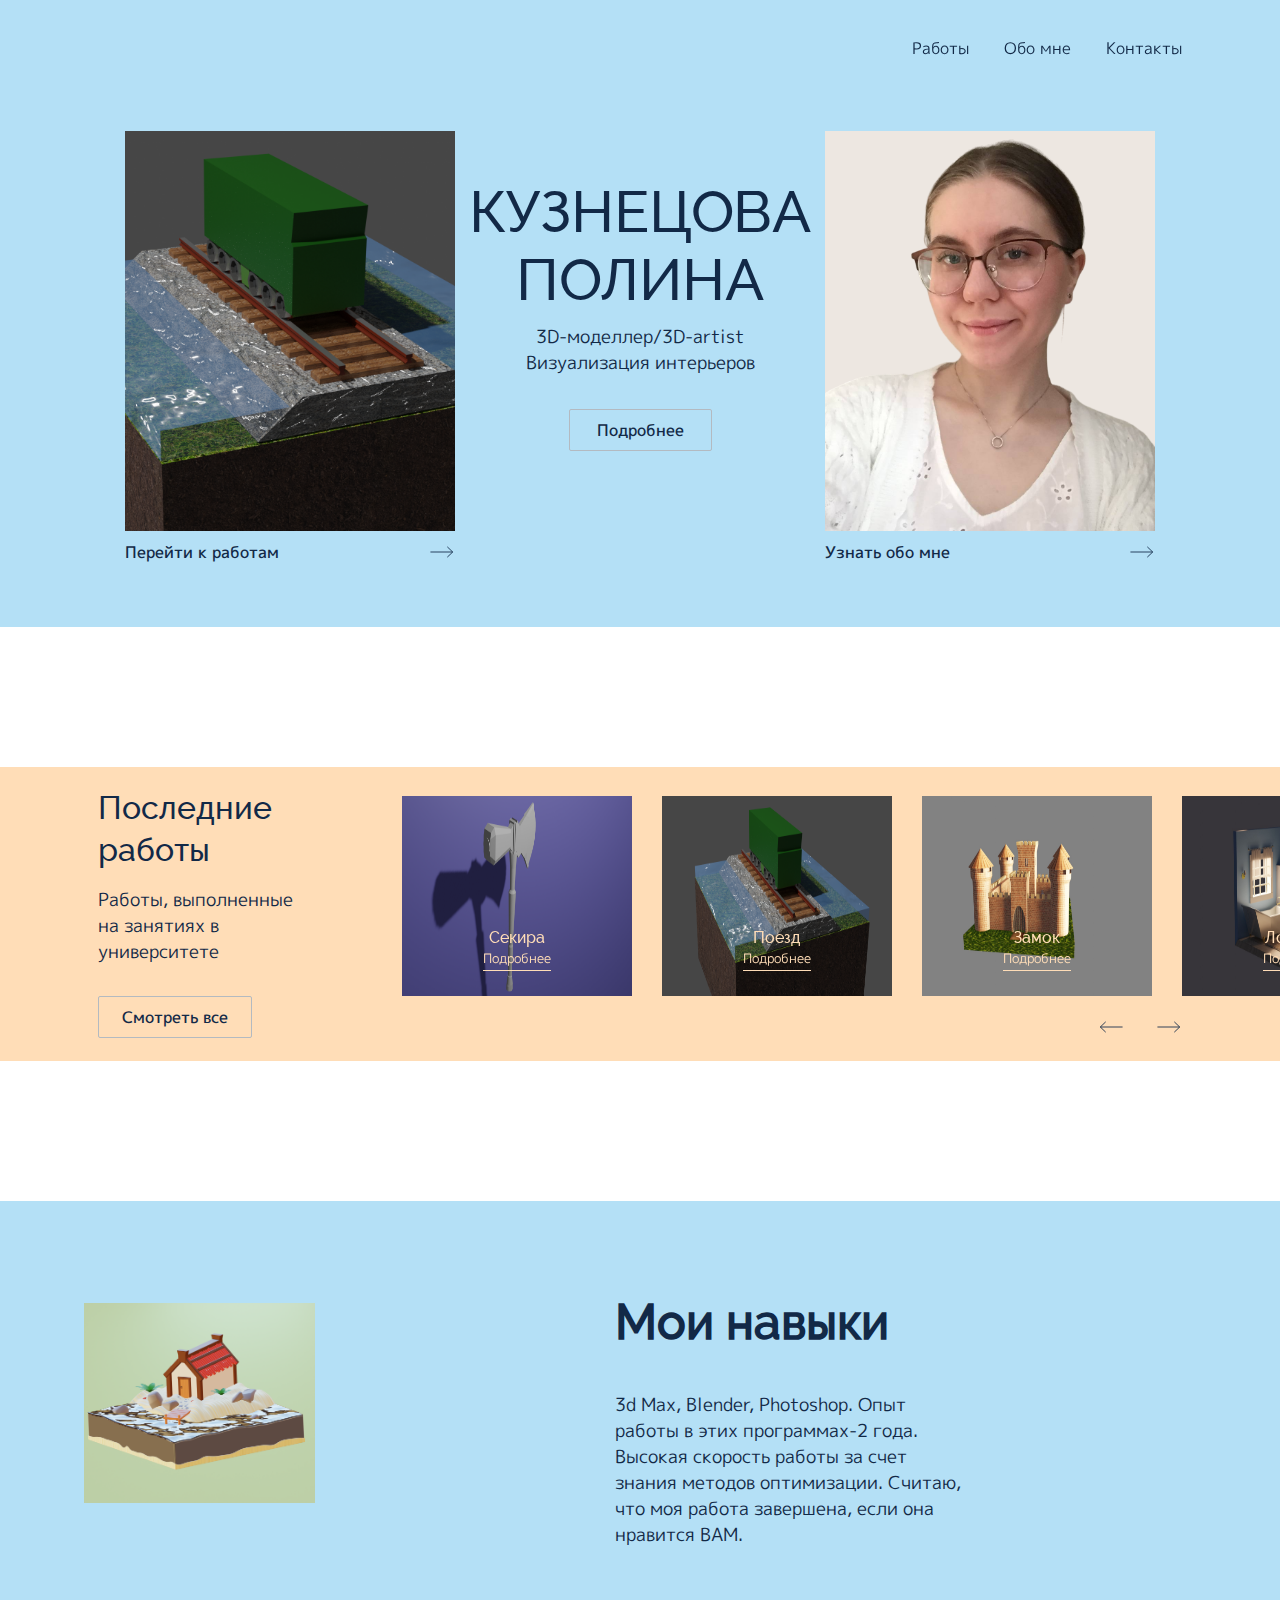
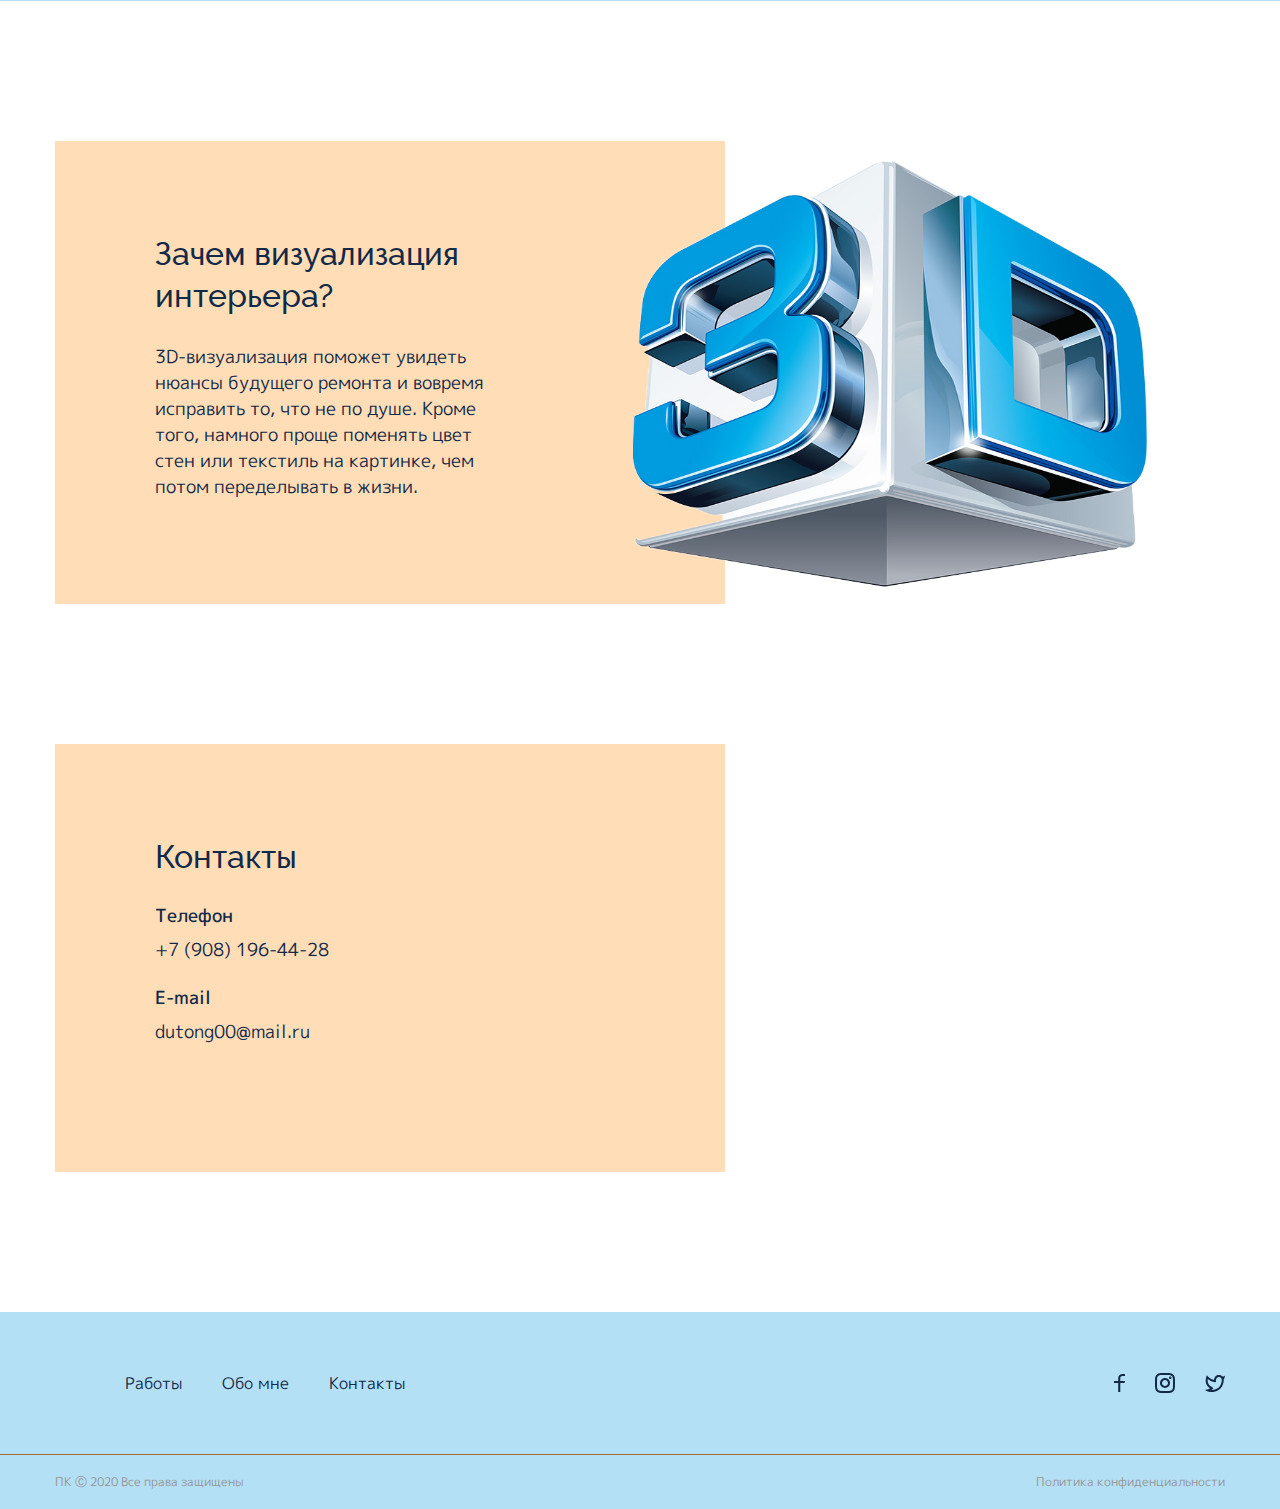
==== commit c7b7b14b: "Update index.html" ====
--- a/index.html
+++ b/index.html
@@ -145,7 +145,7 @@
     <section class="main__block best-sellers">
       <div class="best-sellers__text">
         <h2 class="best-sellers__title">Последние работы</h2>
-        <p class="best-sellers__description">Работы сделанные на занятиях в университете</p><a class="best-sellers__link button" href="#" aria-label="Смотреть все">Смотреть все</a>
+        <p class="best-sellers__description">Работы, выполненные на занятиях в университете</p><a class="best-sellers__link button" href="#" aria-label="Смотреть все">Смотреть все</a>
       </div>
       <div class="best-sellers__slider slider swiper-container">
         <div class="swiper-wrapper slider__wrapper">
--- a/css/style.css
+++ b/css/style.css
@@ -698,14 +698,14 @@
 }
 
 @media (max-width: 1199px) {
-  .promo-card__image {
+  .promo-card__image .promo-card__image-dom{
     height: 200px;
     width: 100%;
   }
 }
 
 @media (max-width: 767px) {
-  .promo-card__image {
+  .promo-card__image .promo-card__image-dom{
     height: calc((50vw - 30px) / (130 / 170));
     width: 100%;
     min-width: 130px;
